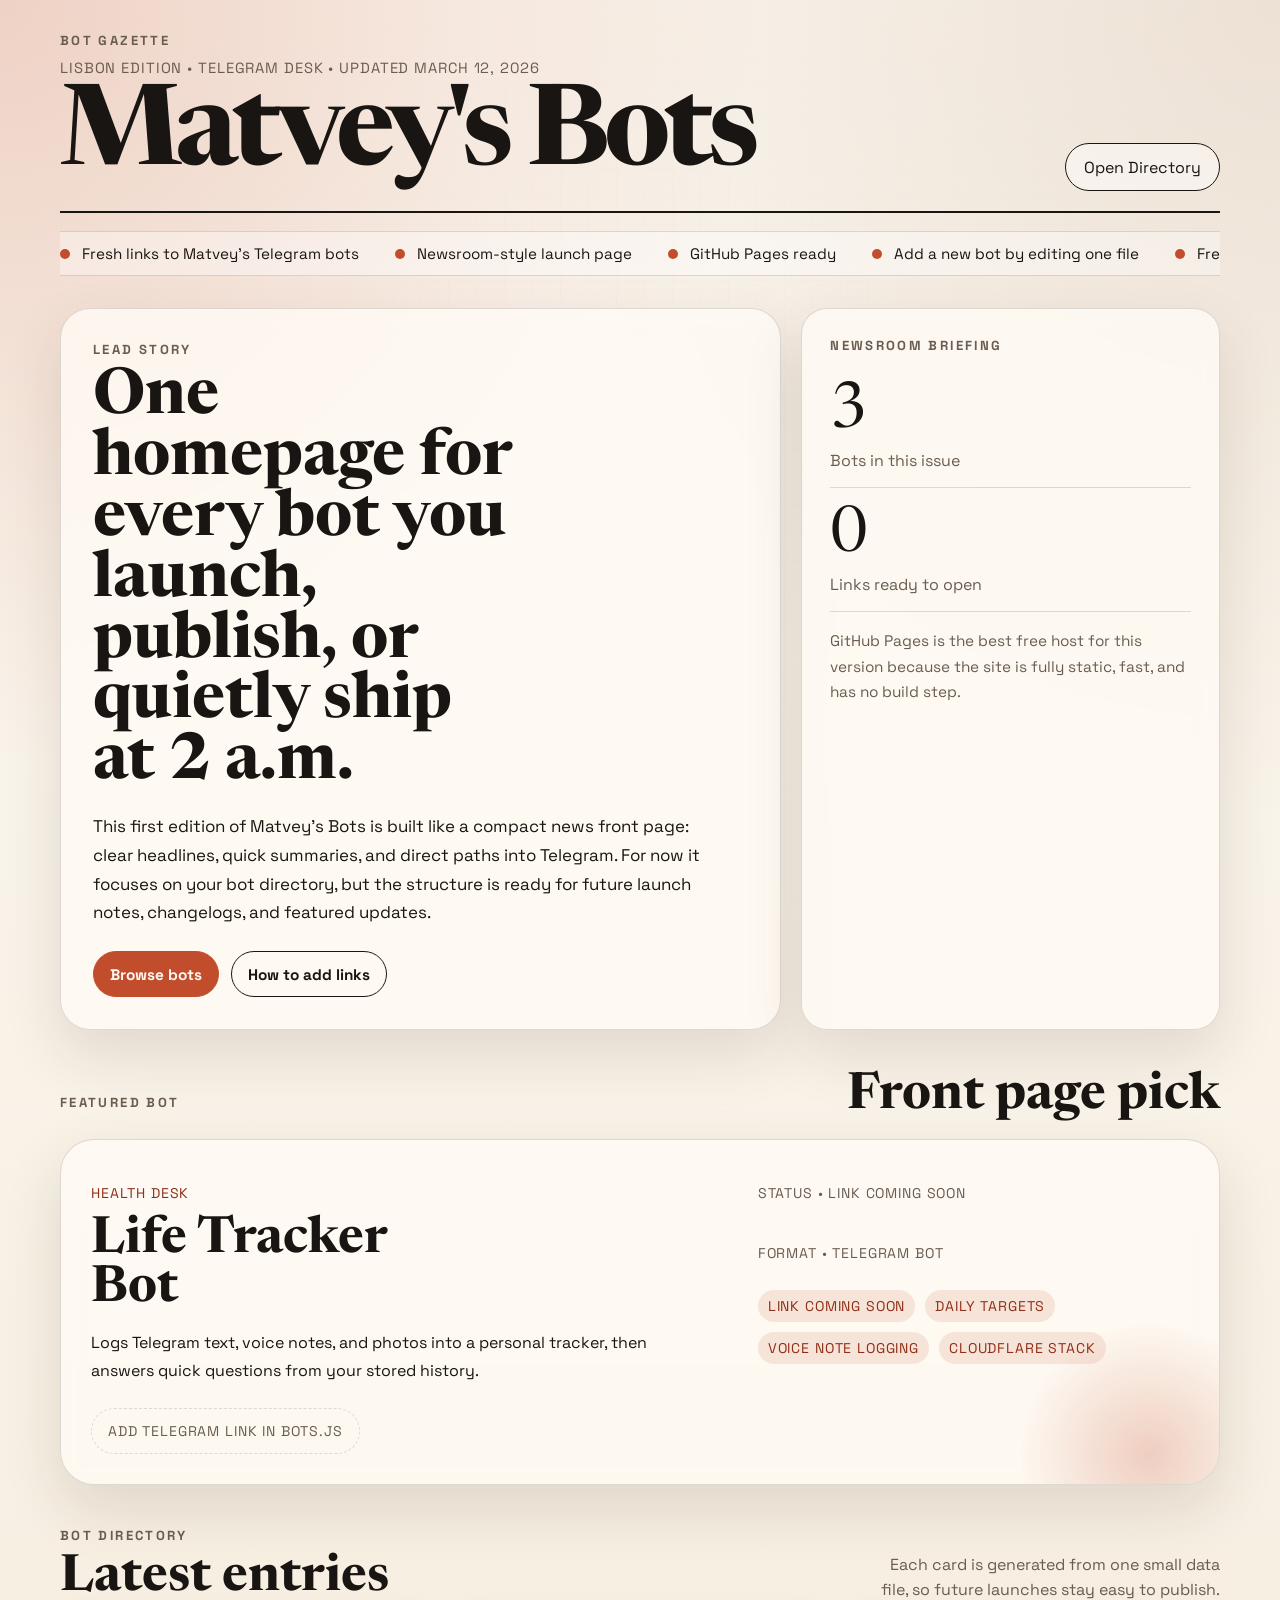
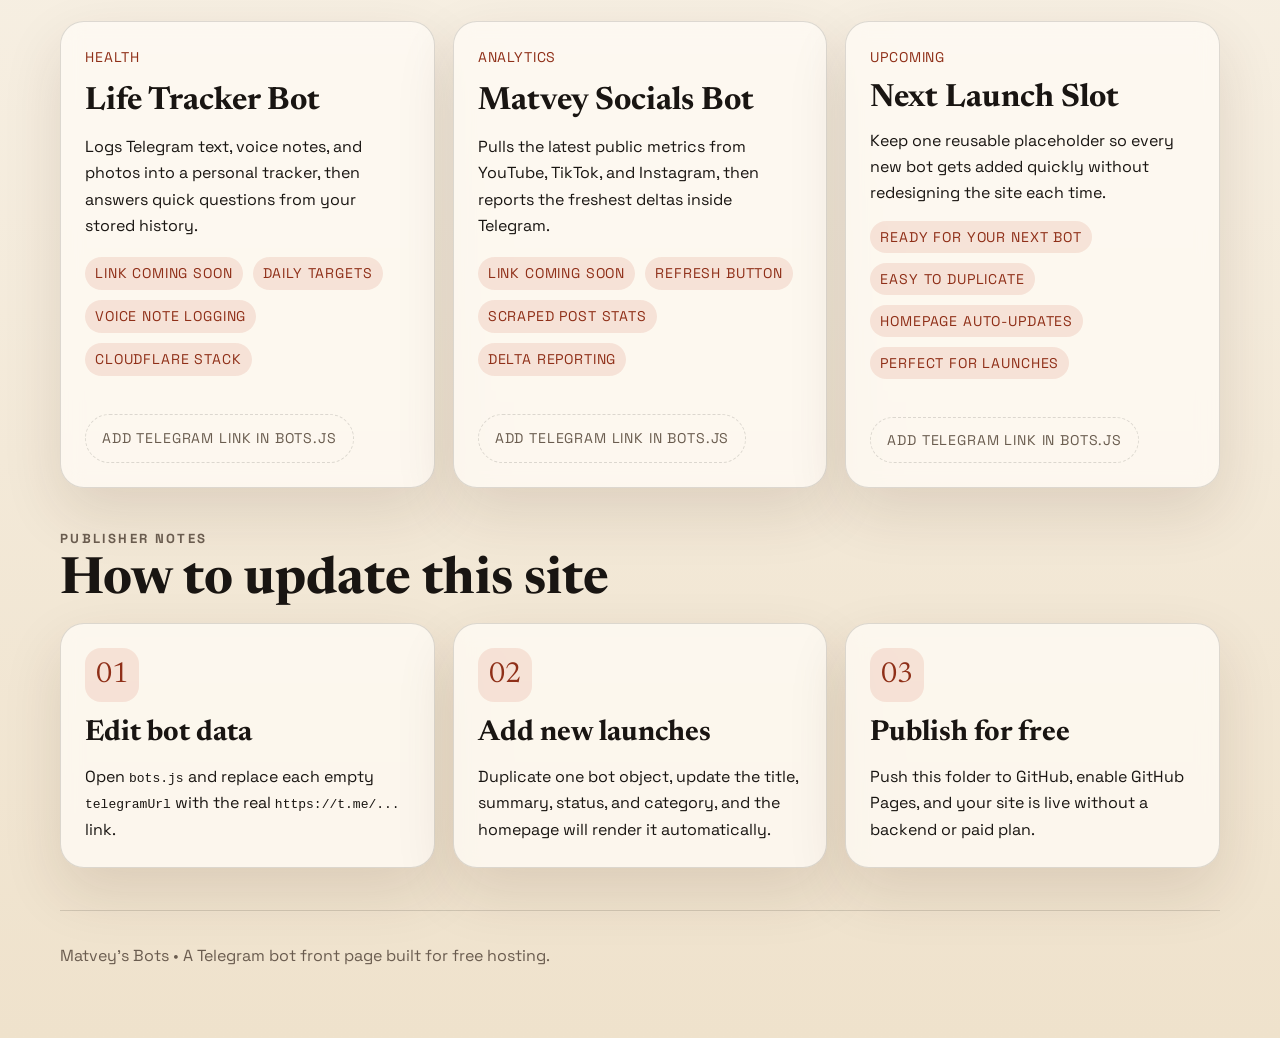
==== index.html @ 87b6e8ac "Initial site for Matvey's Bots" ====
<!DOCTYPE html>
<html lang="en">
  <head>
    <meta charset="UTF-8" />
    <meta name="viewport" content="width=device-width, initial-scale=1.0" />
    <title>Matvey's Bots</title>
    <meta
      name="description"
      content="Matvey's Bots is a news-style homepage for Telegram bots, launches, and quick links."
    />
    <link rel="preconnect" href="https://fonts.googleapis.com" />
    <link rel="preconnect" href="https://fonts.gstatic.com" crossorigin />
    <link
      href="https://fonts.googleapis.com/css2?family=Newsreader:opsz,wght@6..72,400;6..72,600;6..72,700&family=Space+Grotesk:wght@400;500;700&display=swap"
      rel="stylesheet"
    />
    <link rel="stylesheet" href="./styles.css" />
  </head>
  <body>
    <div class="page-shell">
      <header class="site-header">
        <p class="eyebrow">Bot Gazette</p>
        <div class="masthead">
          <div>
            <p class="issue-line">Lisbon Edition • Telegram Desk • Updated March 12, 2026</p>
            <h1>Matvey's Bots</h1>
          </div>
          <a class="header-link" href="#directory">Open Directory</a>
        </div>
        <div class="ticker" aria-label="Site updates">
          <div class="ticker-track">
            <span>Fresh links to Matvey's Telegram bots</span>
            <span>Newsroom-style launch page</span>
            <span>GitHub Pages ready</span>
            <span>Add a new bot by editing one file</span>
            <span>Fresh links to Matvey's Telegram bots</span>
            <span>Newsroom-style launch page</span>
          </div>
        </div>
      </header>

      <main>
        <section class="hero-grid">
          <article class="lead-story">
            <p class="section-tag">Lead Story</p>
            <h2>One homepage for every bot you launch, publish, or quietly ship at 2 a.m.</h2>
            <p class="lead-copy">
              This first edition of Matvey's Bots is built like a compact news front page:
              clear headlines, quick summaries, and direct paths into Telegram. For now it
              focuses on your bot directory, but the structure is ready for future launch
              notes, changelogs, and featured updates.
            </p>
            <div class="hero-actions">
              <a class="button button-primary" href="#directory">Browse bots</a>
              <a class="button button-secondary" href="#how-to-update">How to add links</a>
            </div>
          </article>

          <aside class="briefing-panel">
            <p class="section-tag">Newsroom Briefing</p>
            <div class="briefing-stat">
              <span class="briefing-value" id="bot-count">0</span>
              <span class="briefing-label">Bots in this issue</span>
            </div>
            <div class="briefing-stat">
              <span class="briefing-value" id="live-count">0</span>
              <span class="briefing-label">Links ready to open</span>
            </div>
            <div class="briefing-note">
              GitHub Pages is the best free host for this version because the site is fully
              static, fast, and has no build step.
            </div>
          </aside>
        </section>

        <section class="featured" id="featured-story">
          <div class="featured-header">
            <p class="section-tag">Featured Bot</p>
            <h2>Front page pick</h2>
          </div>
          <div class="featured-card" id="featured-card"></div>
        </section>

        <section class="directory-section" id="directory">
          <div class="directory-header">
            <div>
              <p class="section-tag">Bot Directory</p>
              <h2>Latest entries</h2>
            </div>
            <p class="directory-copy">
              Each card is generated from one small data file, so future launches stay easy to
              publish.
            </p>
          </div>
          <div class="bot-grid" id="bot-grid"></div>
        </section>

        <section class="update-section" id="how-to-update">
          <div class="directory-header">
            <div>
              <p class="section-tag">Publisher Notes</p>
              <h2>How to update this site</h2>
            </div>
          </div>
          <div class="steps-grid">
            <article class="step-card">
              <span class="step-number">01</span>
              <h3>Edit bot data</h3>
              <p>
                Open <code>bots.js</code> and replace each empty
                <code>telegramUrl</code> with the real <code>https://t.me/...</code> link.
              </p>
            </article>
            <article class="step-card">
              <span class="step-number">02</span>
              <h3>Add new launches</h3>
              <p>
                Duplicate one bot object, update the title, summary, status, and category, and
                the homepage will render it automatically.
              </p>
            </article>
            <article class="step-card">
              <span class="step-number">03</span>
              <h3>Publish for free</h3>
              <p>
                Push this folder to GitHub, enable GitHub Pages, and your site is live without
                a backend or paid plan.
              </p>
            </article>
          </div>
        </section>
      </main>

      <footer class="site-footer">
        <p>Matvey's Bots • A Telegram bot front page built for free hosting.</p>
      </footer>
    </div>

    <script src="./bots.js"></script>
    <script src="./script.js"></script>
  </body>
</html>
---- styles.css ----
:root {
  --paper: #f7f0e4;
  --paper-strong: #f2e4cf;
  --ink: #191512;
  --muted: #6a5c4f;
  --accent: #c24d2c;
  --accent-dark: #8f2f18;
  --line: rgba(25, 21, 18, 0.14);
  --card: rgba(255, 251, 245, 0.78);
  --shadow: 0 24px 60px rgba(68, 36, 15, 0.12);
}

* {
  box-sizing: border-box;
}

html {
  scroll-behavior: smooth;
}

body {
  margin: 0;
  min-height: 100vh;
  color: var(--ink);
  font-family: "Space Grotesk", sans-serif;
  background:
    radial-gradient(circle at top left, rgba(194, 77, 44, 0.22), transparent 26%),
    radial-gradient(circle at top right, rgba(163, 109, 71, 0.16), transparent 28%),
    linear-gradient(180deg, #fbf7f0 0%, var(--paper) 56%, #efe2cc 100%);
}

body::before {
  position: fixed;
  inset: 0;
  pointer-events: none;
  content: "";
  opacity: 0.25;
  background-image:
    linear-gradient(rgba(25, 21, 18, 0.05) 1px, transparent 1px),
    linear-gradient(90deg, rgba(25, 21, 18, 0.05) 1px, transparent 1px);
  background-size: 28px 28px;
  mask-image: radial-gradient(circle at center, black, transparent 88%);
}

.page-shell {
  position: relative;
  width: min(1160px, calc(100% - 32px));
  margin: 0 auto;
  padding: 32px 0 56px;
}

.site-header,
.featured,
.directory-section,
.update-section,
.site-footer {
  position: relative;
  z-index: 1;
}

.site-header {
  margin-bottom: 28px;
}

.eyebrow,
.section-tag,
.issue-line,
.directory-copy,
.briefing-label,
.briefing-note,
.site-footer p {
  color: var(--muted);
}

.eyebrow,
.section-tag {
  margin: 0 0 10px;
  font-size: 0.82rem;
  font-weight: 700;
  letter-spacing: 0.18em;
  text-transform: uppercase;
}

.masthead {
  display: flex;
  align-items: end;
  justify-content: space-between;
  gap: 20px;
  padding-bottom: 20px;
  border-bottom: 2px solid var(--ink);
}

.masthead h1,
.lead-story h2,
.featured-card h3,
.bot-card h3,
.directory-header h2,
.featured-header h2,
.update-section h2,
.step-card h3 {
  margin: 0;
  font-family: "Newsreader", serif;
  line-height: 0.95;
}

.masthead h1 {
  font-size: clamp(3.5rem, 10vw, 7rem);
  letter-spacing: -0.05em;
}

.issue-line {
  margin: 0 0 8px;
  font-size: 0.92rem;
  letter-spacing: 0.06em;
  text-transform: uppercase;
}

.header-link,
.button,
.card-link,
.repo-link {
  transition:
    transform 180ms ease,
    background-color 180ms ease,
    color 180ms ease,
    border-color 180ms ease;
}

.header-link {
  display: inline-flex;
  align-items: center;
  justify-content: center;
  min-height: 48px;
  padding: 0 18px;
  color: var(--ink);
  text-decoration: none;
  border: 1px solid var(--ink);
  border-radius: 999px;
  background: rgba(255, 255, 255, 0.45);
}

.header-link:hover,
.button:hover,
.card-link:hover,
.repo-link:hover {
  transform: translateY(-2px);
}

.ticker {
  overflow: hidden;
  margin-top: 18px;
  border-top: 1px solid var(--line);
  border-bottom: 1px solid var(--line);
  background: rgba(255, 255, 255, 0.36);
}

.ticker-track {
  display: flex;
  gap: 36px;
  width: max-content;
  padding: 12px 0;
  white-space: nowrap;
  animation: ticker-scroll 22s linear infinite;
}

.ticker-track span {
  position: relative;
  padding-left: 22px;
  font-size: 0.95rem;
}

.ticker-track span::before {
  position: absolute;
  left: 0;
  top: 50%;
  width: 10px;
  height: 10px;
  content: "";
  border-radius: 999px;
  background: var(--accent);
  transform: translateY(-50%);
}

.hero-grid {
  display: grid;
  grid-template-columns: minmax(0, 1.55fr) minmax(280px, 0.9fr);
  gap: 20px;
  margin: 32px 0;
}

.lead-story,
.briefing-panel,
.featured-card,
.bot-card,
.step-card {
  border: 1px solid var(--line);
  background: var(--card);
  backdrop-filter: blur(10px);
  box-shadow: var(--shadow);
}

.lead-story {
  padding: 32px;
  border-radius: 30px;
}

.lead-story h2 {
  max-width: 10ch;
  font-size: clamp(2.2rem, 5vw, 4.6rem);
}

.lead-copy {
  max-width: 58ch;
  margin: 18px 0 0;
  font-size: 1.06rem;
  line-height: 1.7;
}

.hero-actions,
.card-actions {
  display: flex;
  flex-wrap: wrap;
  gap: 12px;
  margin-top: 24px;
}

.button,
.card-link,
.repo-link {
  display: inline-flex;
  align-items: center;
  justify-content: center;
  min-height: 46px;
  padding: 0 16px;
  border-radius: 999px;
  font-size: 0.96rem;
  font-weight: 700;
  text-decoration: none;
}

.button-primary,
.card-link {
  color: #fffaf3;
  background: var(--accent);
  border: 1px solid var(--accent);
}

.button-primary:hover,
.card-link:hover {
  background: var(--accent-dark);
  border-color: var(--accent-dark);
}

.button-secondary,
.repo-link {
  color: var(--ink);
  background: transparent;
  border: 1px solid var(--ink);
}

.briefing-panel {
  display: grid;
  gap: 16px;
  align-content: start;
  padding: 28px;
  border-radius: 26px;
}

.briefing-stat {
  display: grid;
  gap: 6px;
  padding-bottom: 16px;
  border-bottom: 1px solid var(--line);
}

.briefing-value {
  font-family: "Newsreader", serif;
  font-size: clamp(2.4rem, 5vw, 4rem);
}

.briefing-note {
  font-size: 0.96rem;
  line-height: 1.65;
}

.featured,
.directory-section,
.update-section {
  margin-top: 42px;
}

.featured-header,
.directory-header {
  display: flex;
  align-items: end;
  justify-content: space-between;
  gap: 16px;
  margin-bottom: 18px;
}

.featured-header h2,
.directory-header h2,
.update-section h2 {
  font-size: clamp(2rem, 4vw, 3.2rem);
}

.directory-copy {
  max-width: 34ch;
  margin: 0;
  text-align: right;
  line-height: 1.6;
}

.featured-card {
  position: relative;
  overflow: hidden;
  display: grid;
  grid-template-columns: minmax(0, 1.2fr) minmax(240px, 0.8fr);
  gap: 20px;
  padding: 30px;
  border-radius: 34px;
}

.featured-card::after {
  position: absolute;
  right: -60px;
  bottom: -100px;
  width: 260px;
  height: 260px;
  content: "";
  border-radius: 50%;
  background: radial-gradient(circle, rgba(194, 77, 44, 0.25), transparent 72%);
}

.featured-card h3 {
  font-size: clamp(2rem, 4vw, 3.6rem);
  max-width: 11ch;
}

.kicker,
.meta-row,
.detail-pill,
.empty-state {
  font-size: 0.88rem;
  letter-spacing: 0.06em;
  text-transform: uppercase;
}

.kicker,
.detail-pill {
  color: var(--accent-dark);
}

.summary {
  margin: 16px 0 0;
  max-width: 58ch;
  line-height: 1.72;
}

.featured-side {
  display: grid;
  align-content: start;
  gap: 14px;
}

.meta-row {
  color: var(--muted);
}

.detail-pills {
  display: flex;
  flex-wrap: wrap;
  gap: 10px;
}

.detail-pill {
  display: inline-flex;
  align-items: center;
  min-height: 32px;
  padding: 0 10px;
  border-radius: 999px;
  background: rgba(194, 77, 44, 0.12);
}

.bot-grid,
.steps-grid {
  display: grid;
  grid-template-columns: repeat(3, minmax(0, 1fr));
  gap: 18px;
}

.bot-card,
.step-card {
  padding: 24px;
  border-radius: 24px;
}

.bot-card {
  display: grid;
  gap: 14px;
}

.bot-card h3 {
  font-size: 2rem;
}

.bot-card p {
  margin: 0;
  line-height: 1.65;
}

.step-number {
  display: inline-flex;
  align-items: center;
  justify-content: center;
  width: 54px;
  height: 54px;
  border-radius: 16px;
  font-family: "Newsreader", serif;
  font-size: 1.8rem;
  color: var(--accent-dark);
  background: rgba(194, 77, 44, 0.12);
}

.step-card h3 {
  margin-top: 18px;
  font-size: 1.8rem;
}

.step-card p {
  margin-bottom: 0;
  line-height: 1.65;
}

.status-ready {
  color: #19583f;
  background: rgba(68, 139, 96, 0.14);
}

.status-soon {
  color: #8f2f18;
  background: rgba(194, 77, 44, 0.12);
}

.empty-state {
  display: inline-flex;
  align-items: center;
  justify-content: center;
  min-height: 46px;
  padding: 0 16px;
  color: var(--muted);
  border: 1px dashed var(--line);
  border-radius: 999px;
}

.site-footer {
  margin-top: 42px;
  padding-top: 18px;
  border-top: 1px solid var(--line);
}

@keyframes ticker-scroll {
  from {
    transform: translateX(0);
  }
  to {
    transform: translateX(-50%);
  }
}

@media (max-width: 980px) {
  .hero-grid,
  .featured-card,
  .bot-grid,
  .steps-grid {
    grid-template-columns: 1fr;
  }

  .featured-header,
  .directory-header,
  .masthead {
    align-items: start;
    flex-direction: column;
  }

  .directory-copy {
    text-align: left;
  }

  .featured-card h3,
  .lead-story h2 {
    max-width: none;
  }
}

@media (max-width: 640px) {
  .page-shell {
    width: min(100% - 20px, 1160px);
    padding-top: 20px;
  }

  .masthead h1 {
    font-size: clamp(2.8rem, 16vw, 4.5rem);
  }

  .lead-story,
  .briefing-panel,
  .featured-card,
  .bot-card,
  .step-card {
    padding: 22px;
  }

  .hero-actions,
  .card-actions {
    flex-direction: column;
  }

  .button,
  .card-link,
  .repo-link,
  .empty-state,
  .header-link {
    width: 100%;
  }
}
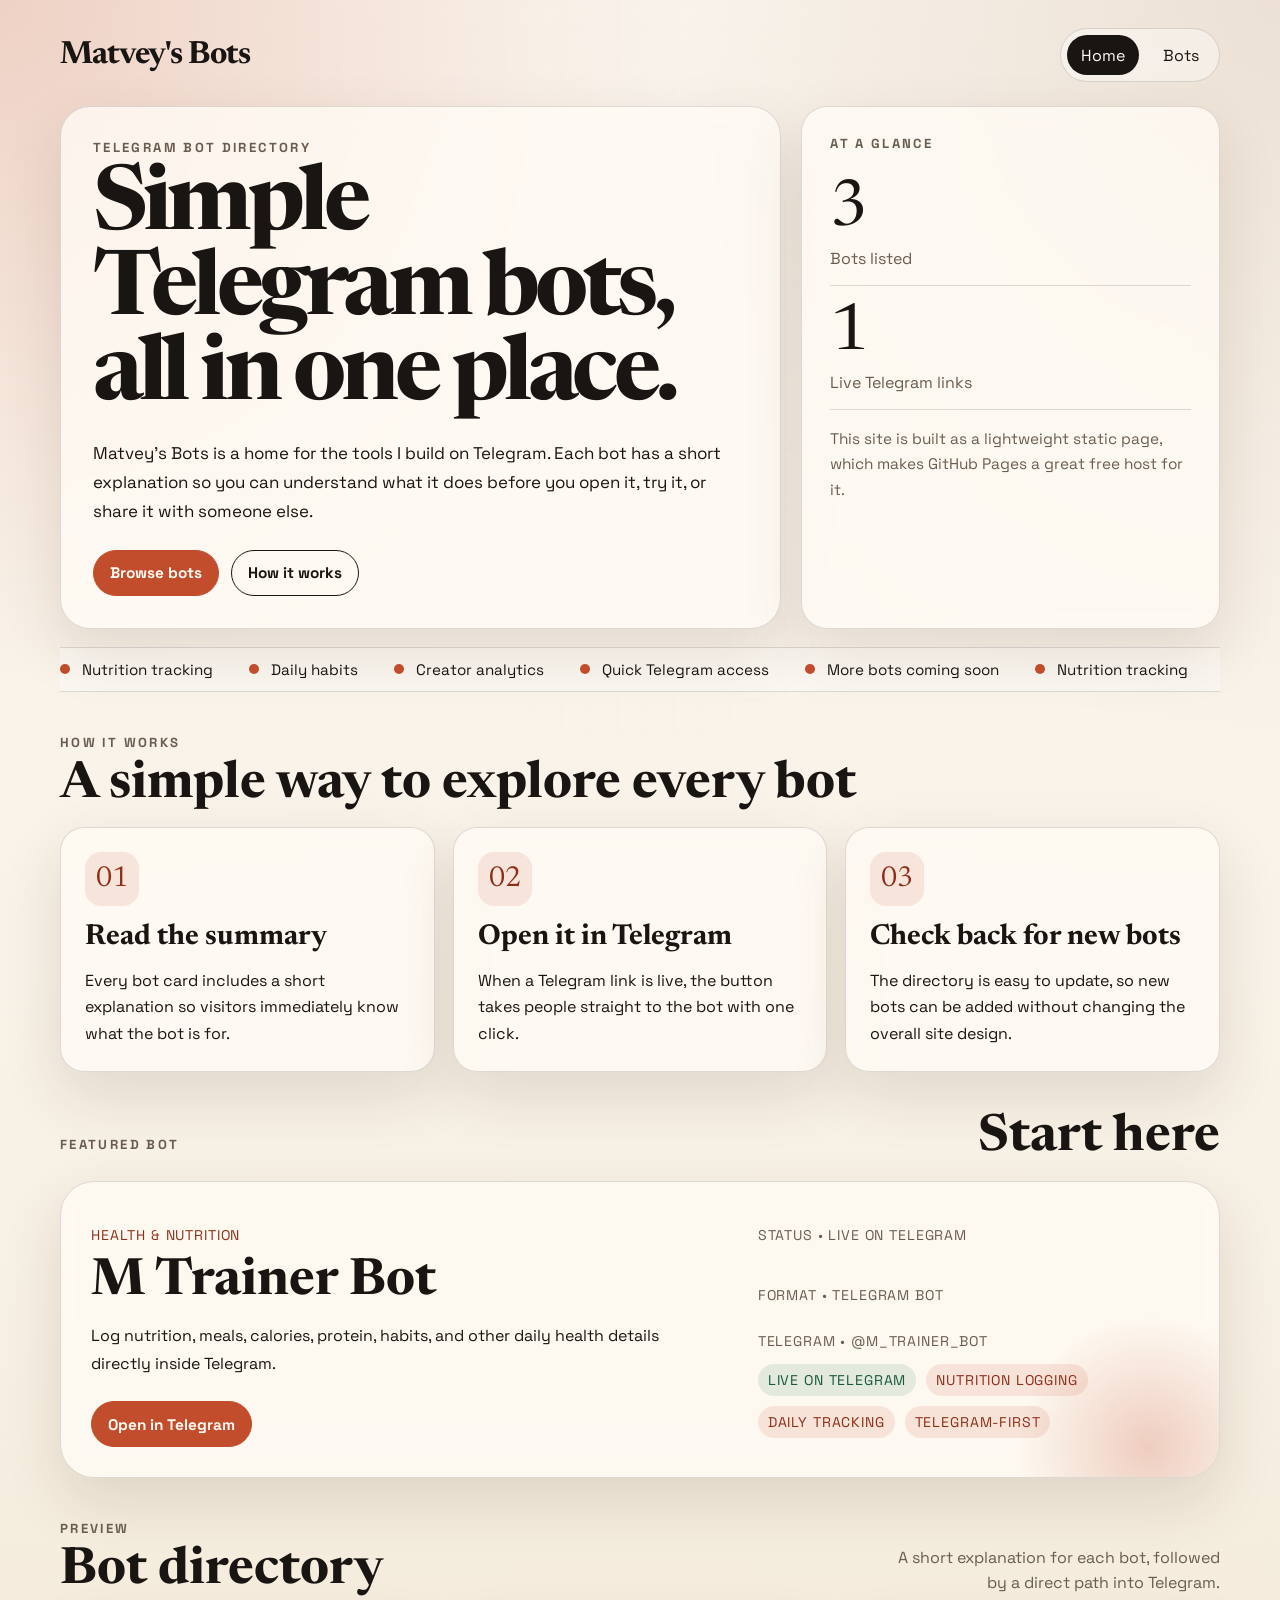
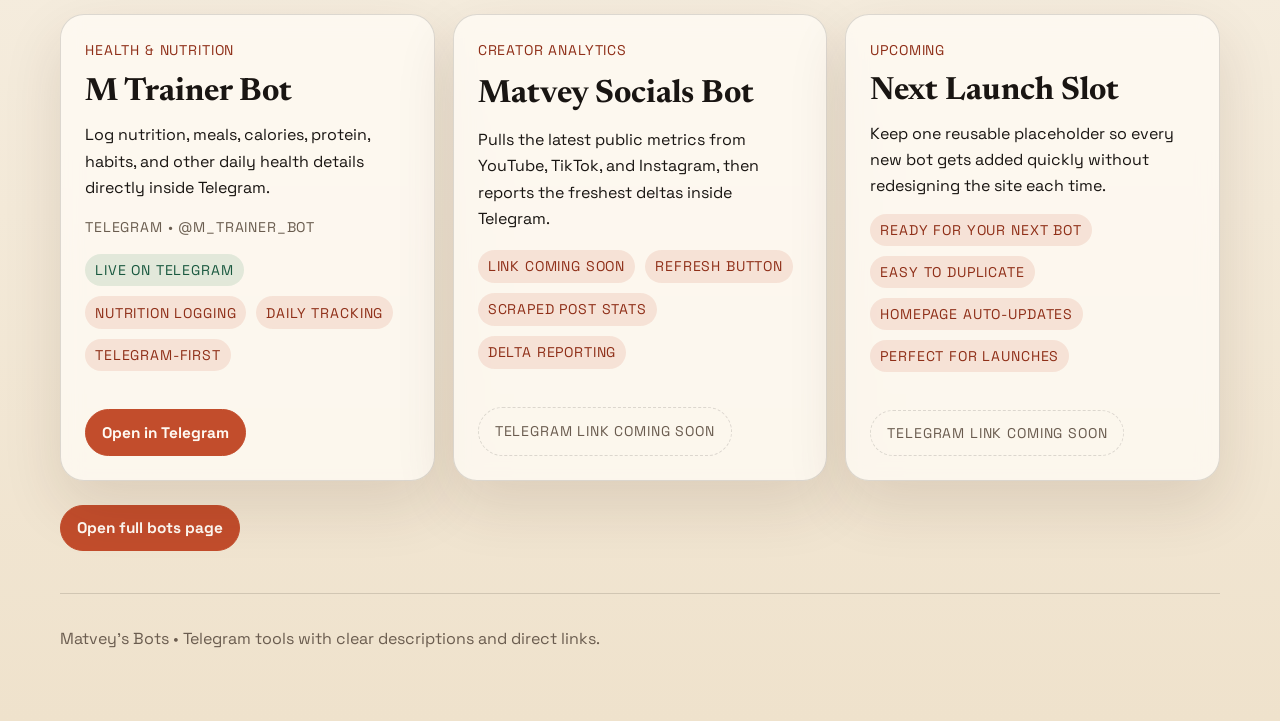
==== commit f7c728fc: "Refine site structure and bot directory" ====
--- a/index.html
+++ b/index.html
@@ -6,7 +6,7 @@
     <title>Matvey's Bots</title>
     <meta
       name="description"
-      content="Matvey's Bots is a news-style homepage for Telegram bots, launches, and quick links."
+      content="Explore Matvey's Telegram bots with clear descriptions and direct links to open them in Telegram."
     />
     <link rel="preconnect" href="https://fonts.googleapis.com" />
     <link rel="preconnect" href="https://fonts.gstatic.com" crossorigin />
@@ -19,64 +19,99 @@
   <body>
     <div class="page-shell">
       <header class="site-header">
-        <p class="eyebrow">Bot Gazette</p>
-        <div class="masthead">
-          <div>
-            <p class="issue-line">Lisbon Edition • Telegram Desk • Updated March 12, 2026</p>
-            <h1>Matvey's Bots</h1>
-          </div>
-          <a class="header-link" href="#directory">Open Directory</a>
+        <div class="top-bar">
+          <a class="brand-mark" href="./index.html">Matvey's Bots</a>
+          <nav class="main-nav" aria-label="Main navigation">
+            <a class="nav-link nav-link-current" href="./index.html">Home</a>
+            <a class="nav-link" href="./bots.html">Bots</a>
+          </nav>
         </div>
-        <div class="ticker" aria-label="Site updates">
+
+        <section class="hero-grid">
+          <article class="lead-story">
+            <p class="eyebrow">Telegram Bot Directory</p>
+            <h1>Simple Telegram bots, all in one place.</h1>
+            <p class="lead-copy">
+              Matvey's Bots is a home for the tools I build on Telegram. Each bot has a
+              short explanation so you can understand what it does before you open it, try
+              it, or share it with someone else.
+            </p>
+            <div class="hero-actions">
+              <a class="button button-primary" href="./bots.html">Browse bots</a>
+              <a class="button button-secondary" href="#how-it-works">How it works</a>
+            </div>
+          </article>
+
+          <aside class="briefing-panel">
+            <p class="section-tag">At A Glance</p>
+            <div class="briefing-stat">
+              <span class="briefing-value" id="bot-count">0</span>
+              <span class="briefing-label">Bots listed</span>
+            </div>
+            <div class="briefing-stat">
+              <span class="briefing-value" id="live-count">0</span>
+              <span class="briefing-label">Live Telegram links</span>
+            </div>
+            <div class="briefing-note">
+              This site is built as a lightweight static page, which makes GitHub Pages a
+              great free host for it.
+            </div>
+          </aside>
+        </section>
+
+        <div class="ticker" aria-label="What you can find here">
           <div class="ticker-track">
-            <span>Fresh links to Matvey's Telegram bots</span>
-            <span>Newsroom-style launch page</span>
-            <span>GitHub Pages ready</span>
-            <span>Add a new bot by editing one file</span>
-            <span>Fresh links to Matvey's Telegram bots</span>
-            <span>Newsroom-style launch page</span>
+            <span>Nutrition tracking</span>
+            <span>Daily habits</span>
+            <span>Creator analytics</span>
+            <span>Quick Telegram access</span>
+            <span>More bots coming soon</span>
+            <span>Nutrition tracking</span>
+            <span>Daily habits</span>
           </div>
         </div>
       </header>
 
       <main>
-        <section class="hero-grid">
-          <article class="lead-story">
-            <p class="section-tag">Lead Story</p>
-            <h2>One homepage for every bot you launch, publish, or quietly ship at 2 a.m.</h2>
-            <p class="lead-copy">
-              This first edition of Matvey's Bots is built like a compact news front page:
-              clear headlines, quick summaries, and direct paths into Telegram. For now it
-              focuses on your bot directory, but the structure is ready for future launch
-              notes, changelogs, and featured updates.
-            </p>
-            <div class="hero-actions">
-              <a class="button button-primary" href="#directory">Browse bots</a>
-              <a class="button button-secondary" href="#how-to-update">How to add links</a>
+        <section class="update-section" id="how-it-works">
+          <div class="directory-header">
+            <div>
+              <p class="section-tag">How It Works</p>
+              <h2>A simple way to explore every bot</h2>
             </div>
-          </article>
-
-          <aside class="briefing-panel">
-            <p class="section-tag">Newsroom Briefing</p>
-            <div class="briefing-stat">
-              <span class="briefing-value" id="bot-count">0</span>
-              <span class="briefing-label">Bots in this issue</span>
-            </div>
-            <div class="briefing-stat">
-              <span class="briefing-value" id="live-count">0</span>
-              <span class="briefing-label">Links ready to open</span>
-            </div>
-            <div class="briefing-note">
-              GitHub Pages is the best free host for this version because the site is fully
-              static, fast, and has no build step.
-            </div>
-          </aside>
+          </div>
+          <div class="steps-grid">
+            <article class="step-card">
+              <span class="step-number">01</span>
+              <h3>Read the summary</h3>
+              <p>
+                Every bot card includes a short explanation so visitors immediately know
+                what the bot is for.
+              </p>
+            </article>
+            <article class="step-card">
+              <span class="step-number">02</span>
+              <h3>Open it in Telegram</h3>
+              <p>
+                When a Telegram link is live, the button takes people straight to the bot
+                with one click.
+              </p>
+            </article>
+            <article class="step-card">
+              <span class="step-number">03</span>
+              <h3>Check back for new bots</h3>
+              <p>
+                The directory is easy to update, so new bots can be added without changing
+                the overall site design.
+              </p>
+            </article>
+          </div>
         </section>
 
-        <section class="featured" id="featured-story">
+        <section class="featured" id="featured-bot">
           <div class="featured-header">
             <p class="section-tag">Featured Bot</p>
-            <h2>Front page pick</h2>
+            <h2>Start here</h2>
           </div>
           <div class="featured-card" id="featured-card"></div>
         </section>
@@ -84,55 +119,22 @@
         <section class="directory-section" id="directory">
           <div class="directory-header">
             <div>
-              <p class="section-tag">Bot Directory</p>
-              <h2>Latest entries</h2>
+              <p class="section-tag">Preview</p>
+              <h2>Bot directory</h2>
             </div>
             <p class="directory-copy">
-              Each card is generated from one small data file, so future launches stay easy to
-              publish.
+              A short explanation for each bot, followed by a direct path into Telegram.
             </p>
           </div>
           <div class="bot-grid" id="bot-grid"></div>
-        </section>
-
-        <section class="update-section" id="how-to-update">
-          <div class="directory-header">
-            <div>
-              <p class="section-tag">Publisher Notes</p>
-              <h2>How to update this site</h2>
-            </div>
-          </div>
-          <div class="steps-grid">
-            <article class="step-card">
-              <span class="step-number">01</span>
-              <h3>Edit bot data</h3>
-              <p>
-                Open <code>bots.js</code> and replace each empty
-                <code>telegramUrl</code> with the real <code>https://t.me/...</code> link.
-              </p>
-            </article>
-            <article class="step-card">
-              <span class="step-number">02</span>
-              <h3>Add new launches</h3>
-              <p>
-                Duplicate one bot object, update the title, summary, status, and category, and
-                the homepage will render it automatically.
-              </p>
-            </article>
-            <article class="step-card">
-              <span class="step-number">03</span>
-              <h3>Publish for free</h3>
-              <p>
-                Push this folder to GitHub, enable GitHub Pages, and your site is live without
-                a backend or paid plan.
-              </p>
-            </article>
+          <div class="section-actions">
+            <a class="button button-primary" href="./bots.html">Open full bots page</a>
           </div>
         </section>
       </main>
 
       <footer class="site-footer">
-        <p>Matvey's Bots • A Telegram bot front page built for free hosting.</p>
+        <p>Matvey's Bots • Telegram tools with clear descriptions and direct links.</p>
       </footer>
     </div>
 
--- a/styles.css
+++ b/styles.css
@@ -46,7 +46,7 @@
   position: relative;
   width: min(1160px, calc(100% - 32px));
   margin: 0 auto;
-  padding: 32px 0 56px;
+  padding: 28px 0 56px;
 }
 
 .site-header,
@@ -62,13 +62,67 @@
   margin-bottom: 28px;
 }
 
+.top-bar {
+  display: flex;
+  align-items: center;
+  justify-content: space-between;
+  gap: 18px;
+  margin-bottom: 24px;
+}
+
+.brand-mark {
+  color: var(--ink);
+  font-family: "Newsreader", serif;
+  font-size: clamp(1.4rem, 3vw, 2rem);
+  font-weight: 700;
+  letter-spacing: -0.03em;
+  text-decoration: none;
+}
+
+.main-nav {
+  display: inline-flex;
+  gap: 10px;
+  padding: 6px;
+  border: 1px solid var(--line);
+  border-radius: 999px;
+  background: rgba(255, 255, 255, 0.4);
+}
+
+.nav-link,
+.button,
+.card-link,
+.repo-link {
+  transition:
+    transform 180ms ease,
+    background-color 180ms ease,
+    color 180ms ease,
+    border-color 180ms ease;
+}
+
+.nav-link {
+  display: inline-flex;
+  align-items: center;
+  justify-content: center;
+  min-height: 40px;
+  padding: 0 14px;
+  color: var(--ink);
+  text-decoration: none;
+  border-radius: 999px;
+}
+
+.nav-link-current {
+  color: #fffaf3;
+  background: var(--ink);
+}
+
 .eyebrow,
 .section-tag,
-.issue-line,
 .directory-copy,
 .briefing-label,
 .briefing-note,
-.site-footer p {
+.site-footer p,
+.meta-row,
+.telegram-handle {
   color: var(--muted);
 }
 
@@ -81,16 +135,7 @@
   text-transform: uppercase;
 }
 
-.masthead {
-  display: flex;
-  align-items: end;
-  justify-content: space-between;
-  gap: 20px;
-  padding-bottom: 20px;
-  border-bottom: 2px solid var(--ink);
-}
-
-.masthead h1,
+.lead-story h1,
 .lead-story h2,
 .featured-card h3,
 .bot-card h3,
@@ -103,43 +148,14 @@
   line-height: 0.95;
 }
 
-.masthead h1 {
-  font-size: clamp(3.5rem, 10vw, 7rem);
+.lead-story h1 {
+  max-width: 11ch;
+  font-size: clamp(2.9rem, 7vw, 5.6rem);
   letter-spacing: -0.05em;
 }
 
-.issue-line {
-  margin: 0 0 8px;
-  font-size: 0.92rem;
-  letter-spacing: 0.06em;
-  text-transform: uppercase;
-}
-
-.header-link,
-.button,
-.card-link,
-.repo-link {
-  transition:
-    transform 180ms ease,
-    background-color 180ms ease,
-    color 180ms ease,
-    border-color 180ms ease;
-}
-
-.header-link {
-  display: inline-flex;
-  align-items: center;
-  justify-content: center;
-  min-height: 48px;
-  padding: 0 18px;
-  color: var(--ink);
-  text-decoration: none;
-  border: 1px solid var(--ink);
-  border-radius: 999px;
-  background: rgba(255, 255, 255, 0.45);
-}
-
 .header-link:hover,
+.nav-link:hover,
 .button:hover,
 .card-link:hover,
 .repo-link:hover {
@@ -185,7 +201,6 @@
   display: grid;
   grid-template-columns: minmax(0, 1.55fr) minmax(280px, 0.9fr);
   gap: 20px;
-  margin: 32px 0;
 }
 
 .lead-story,
@@ -204,11 +219,6 @@
   border-radius: 30px;
 }
 
-.lead-story h2 {
-  max-width: 10ch;
-  font-size: clamp(2.2rem, 5vw, 4.6rem);
-}
-
 .lead-copy {
   max-width: 58ch;
   margin: 18px 0 0;
@@ -217,7 +227,8 @@
 }
 
 .hero-actions,
-.card-actions {
+.card-actions,
+.section-actions {
   display: flex;
   flex-wrap: wrap;
   gap: 12px;
@@ -333,14 +344,15 @@
 }
 
 .featured-card h3 {
+  max-width: 11ch;
   font-size: clamp(2rem, 4vw, 3.6rem);
-  max-width: 11ch;
 }
 
 .kicker,
 .meta-row,
 .detail-pill,
-.empty-state {
+.empty-state,
+.telegram-handle {
   font-size: 0.88rem;
   letter-spacing: 0.06em;
   text-transform: uppercase;
@@ -361,10 +373,6 @@
   display: grid;
   align-content: start;
   gap: 14px;
-}
-
-.meta-row {
-  color: var(--muted);
 }
 
 .detail-pills {
@@ -380,6 +388,10 @@
   padding: 0 10px;
   border-radius: 999px;
   background: rgba(194, 77, 44, 0.12);
+}
+
+.telegram-handle {
+  margin: 0;
 }
 
 .bot-grid,
@@ -478,7 +490,7 @@
 
   .featured-header,
   .directory-header,
-  .masthead {
+  .top-bar {
     align-items: start;
     flex-direction: column;
   }
@@ -488,6 +500,7 @@
   }
 
   .featured-card h3,
+  .lead-story h1,
   .lead-story h2 {
     max-width: none;
   }
@@ -497,10 +510,6 @@
   .page-shell {
     width: min(100% - 20px, 1160px);
     padding-top: 20px;
-  }
-
-  .masthead h1 {
-    font-size: clamp(2.8rem, 16vw, 4.5rem);
   }
 
   .lead-story,
@@ -511,16 +520,25 @@
     padding: 22px;
   }
 
+  .main-nav,
   .hero-actions,
-  .card-actions {
+  .card-actions,
+  .section-actions {
+    width: 100%;
+  }
+
+  .hero-actions,
+  .card-actions,
+  .section-actions,
+  .main-nav {
     flex-direction: column;
   }
 
+  .nav-link,
   .button,
   .card-link,
   .repo-link,
-  .empty-state,
-  .header-link {
+  .empty-state {
     width: 100%;
   }
 }
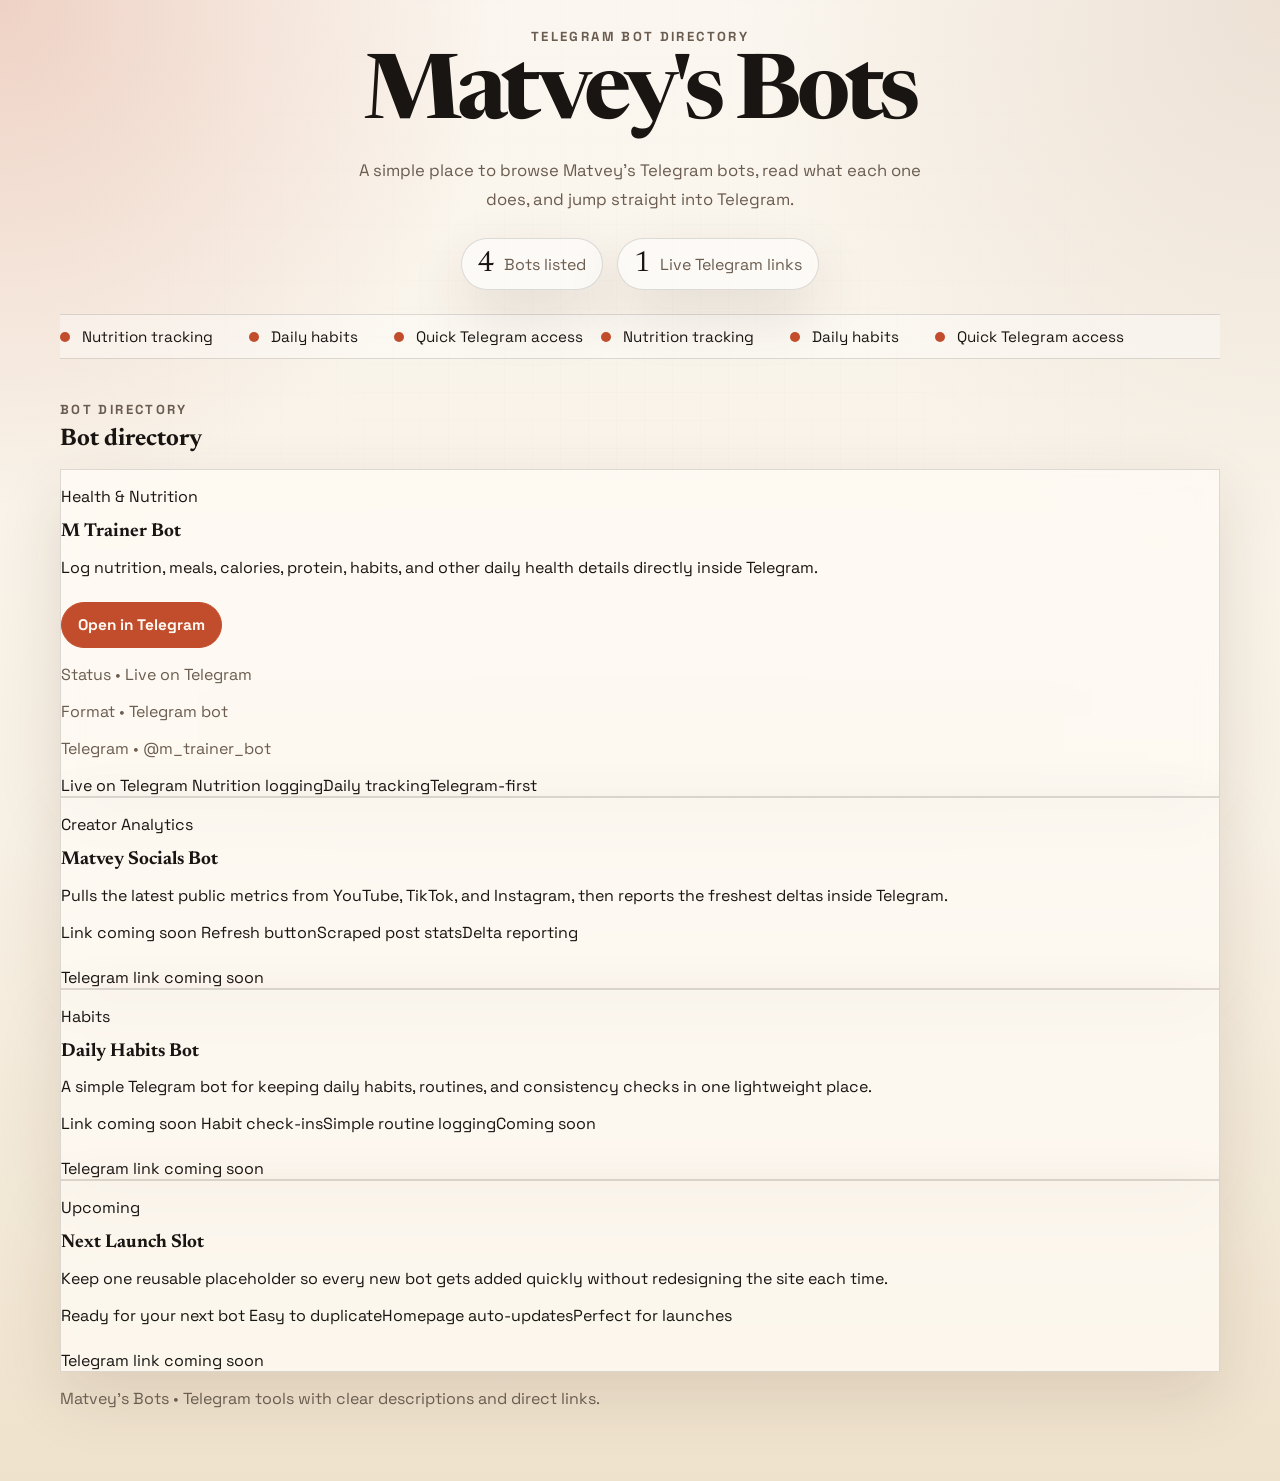
==== commit e02112c2: "Simplify homepage layout" ====
--- a/index.html
+++ b/index.html
@@ -19,117 +19,51 @@
   <body>
     <div class="page-shell">
       <header class="site-header">
-        <div class="top-bar">
-          <a class="brand-mark" href="./index.html">Matvey's Bots</a>
-          <nav class="main-nav" aria-label="Main navigation">
-            <a class="nav-link nav-link-current" href="./index.html">Home</a>
-            <a class="nav-link" href="./bots.html">Bots</a>
-          </nav>
+        <div class="brand-lockup">
+          <p class="eyebrow">Telegram Bot Directory</p>
+          <h1 class="site-title">Matvey's Bots</h1>
+          <p class="site-copy">
+            A simple place to browse Matvey's Telegram bots, read what each one does, and
+            jump straight into Telegram.
+          </p>
+          <div class="stat-row" aria-label="Site stats">
+            <div class="stat-pill">
+              <span class="stat-value" id="bot-count">0</span>
+              <span class="stat-label">Bots listed</span>
+            </div>
+            <div class="stat-pill">
+              <span class="stat-value" id="live-count">0</span>
+              <span class="stat-label">Live Telegram links</span>
+            </div>
+          </div>
         </div>
-
-        <section class="hero-grid">
-          <article class="lead-story">
-            <p class="eyebrow">Telegram Bot Directory</p>
-            <h1>Simple Telegram bots, all in one place.</h1>
-            <p class="lead-copy">
-              Matvey's Bots is a home for the tools I build on Telegram. Each bot has a
-              short explanation so you can understand what it does before you open it, try
-              it, or share it with someone else.
-            </p>
-            <div class="hero-actions">
-              <a class="button button-primary" href="./bots.html">Browse bots</a>
-              <a class="button button-secondary" href="#how-it-works">How it works</a>
-            </div>
-          </article>
-
-          <aside class="briefing-panel">
-            <p class="section-tag">At A Glance</p>
-            <div class="briefing-stat">
-              <span class="briefing-value" id="bot-count">0</span>
-              <span class="briefing-label">Bots listed</span>
-            </div>
-            <div class="briefing-stat">
-              <span class="briefing-value" id="live-count">0</span>
-              <span class="briefing-label">Live Telegram links</span>
-            </div>
-            <div class="briefing-note">
-              This site is built as a lightweight static page, which makes GitHub Pages a
-              great free host for it.
-            </div>
-          </aside>
-        </section>
 
         <div class="ticker" aria-label="What you can find here">
           <div class="ticker-track">
-            <span>Nutrition tracking</span>
-            <span>Daily habits</span>
-            <span>Creator analytics</span>
-            <span>Quick Telegram access</span>
-            <span>More bots coming soon</span>
-            <span>Nutrition tracking</span>
-            <span>Daily habits</span>
+            <div class="ticker-group">
+              <span>Nutrition tracking</span>
+              <span>Daily habits</span>
+              <span>Quick Telegram access</span>
+            </div>
+            <div class="ticker-group" aria-hidden="true">
+              <span>Nutrition tracking</span>
+              <span>Daily habits</span>
+              <span>Quick Telegram access</span>
+            </div>
           </div>
         </div>
       </header>
 
       <main>
-        <section class="update-section" id="how-it-works">
-          <div class="directory-header">
+        <section class="directory-section" id="directory">
+          <div class="directory-header directory-header-centered">
             <div>
-              <p class="section-tag">How It Works</p>
-              <h2>A simple way to explore every bot</h2>
+              <p class="section-tag">Bot directory</p>
+              <h2>Bot directory</h2>
             </div>
           </div>
-          <div class="steps-grid">
-            <article class="step-card">
-              <span class="step-number">01</span>
-              <h3>Read the summary</h3>
-              <p>
-                Every bot card includes a short explanation so visitors immediately know
-                what the bot is for.
-              </p>
-            </article>
-            <article class="step-card">
-              <span class="step-number">02</span>
-              <h3>Open it in Telegram</h3>
-              <p>
-                When a Telegram link is live, the button takes people straight to the bot
-                with one click.
-              </p>
-            </article>
-            <article class="step-card">
-              <span class="step-number">03</span>
-              <h3>Check back for new bots</h3>
-              <p>
-                The directory is easy to update, so new bots can be added without changing
-                the overall site design.
-              </p>
-            </article>
-          </div>
-        </section>
-
-        <section class="featured" id="featured-bot">
-          <div class="featured-header">
-            <p class="section-tag">Featured Bot</p>
-            <h2>Start here</h2>
-          </div>
           <div class="featured-card" id="featured-card"></div>
-        </section>
-
-        <section class="directory-section" id="directory">
-          <div class="directory-header">
-            <div>
-              <p class="section-tag">Preview</p>
-              <h2>Bot directory</h2>
-            </div>
-            <p class="directory-copy">
-              A short explanation for each bot, followed by a direct path into Telegram.
-            </p>
-          </div>
           <div class="bot-grid" id="bot-grid"></div>
-          <div class="section-actions">
-            <a class="button button-primary" href="./bots.html">Open full bots page</a>
-          </div>
         </section>
       </main>
 
--- a/styles.css
+++ b/styles.css
@@ -50,9 +50,7 @@
 }
 
 .site-header,
-.featured,
 .directory-section,
-.update-section,
 .site-footer {
   position: relative;
   z-index: 1;
@@ -62,33 +60,6 @@
   margin-bottom: 28px;
 }
 
-.top-bar {
-  display: flex;
-  align-items: center;
-  justify-content: space-between;
-  gap: 18px;
-  margin-bottom: 24px;
-}
-
-.brand-mark {
-  color: var(--ink);
-  font-family: "Newsreader", serif;
-  font-size: clamp(1.4rem, 3vw, 2rem);
-  font-weight: 700;
-  letter-spacing: -0.03em;
-  text-decoration: none;
-}
-
-.main-nav {
-  display: inline-flex;
-  gap: 10px;
-  padding: 6px;
-  border: 1px solid var(--line);
-  border-radius: 999px;
-  background: rgba(255, 255, 255, 0.4);
-}
-
-.nav-link,
 .button,
 .card-link,
 .repo-link {
@@ -99,22 +70,6 @@
     border-color 180ms ease;
 }
 
-.nav-link {
-  display: inline-flex;
-  align-items: center;
-  justify-content: center;
-  min-height: 40px;
-  padding: 0 14px;
-  color: var(--ink);
-  text-decoration: none;
-  border-radius: 999px;
-}
-
-.nav-link-current {
-  color: #fffaf3;
-  background: var(--ink);
-}
-
 .eyebrow,
 .section-tag,
 .directory-copy,
@@ -122,7 +77,9 @@
 .briefing-note,
 .site-footer p,
 .meta-row,
-.telegram-handle {
+.telegram-handle,
+.site-copy,
+.stat-label {
   color: var(--muted);
 }
 
@@ -135,27 +92,60 @@
   text-transform: uppercase;
 }
 
-.lead-story h1,
-.lead-story h2,
+.site-title,
 .featured-card h3,
 .bot-card h3,
 .directory-header h2,
-.featured-header h2,
-.update-section h2,
 .step-card h3 {
   margin: 0;
   font-family: "Newsreader", serif;
   line-height: 0.95;
 }
 
-.lead-story h1 {
-  max-width: 11ch;
+.brand-lockup {
+  display: grid;
+  justify-items: center;
+  margin: 0 auto 24px;
+  text-align: center;
+}
+
+.site-title {
   font-size: clamp(2.9rem, 7vw, 5.6rem);
   letter-spacing: -0.05em;
 }
 
+.site-copy {
+  max-width: 38rem;
+  margin: 16px 0 0;
+  font-size: 1.04rem;
+  line-height: 1.75;
+}
+
+.stat-row {
+  display: flex;
+  flex-wrap: wrap;
+  justify-content: center;
+  gap: 14px;
+  margin-top: 24px;
+}
+
+.stat-pill {
+  display: inline-flex;
+  align-items: center;
+  gap: 10px;
+  min-height: 52px;
+  padding: 0 16px;
+  border: 1px solid var(--line);
+  border-radius: 999px;
+  background: rgba(255, 255, 255, 0.52);
+}
+
+.stat-value {
+  font-family: "Newsreader", serif;
+  font-size: 1.8rem;
+}
+
 .header-link:hover,
-.nav-link:hover,
 .button:hover,
 .card-link:hover,
 .repo-link:hover {
@@ -172,11 +162,16 @@
 
 .ticker-track {
   display: flex;
-  gap: 36px;
   width: max-content;
-  padding: 12px 0;
   white-space: nowrap;
   animation: ticker-scroll 22s linear infinite;
+}
+
+.ticker-group {
+  display: flex;
+  flex-shrink: 0;
+  gap: 36px;
+  padding: 12px 18px 12px 0;
 }
 
 .ticker-track span {
@@ -197,33 +192,19 @@
   transform: translateY(-50%);
 }
 
-.hero-grid {
-  display: grid;
-  grid-template-columns: minmax(0, 1.55fr) minmax(280px, 0.9fr);
-  gap: 20px;
-}
-
-.lead-story,
-.briefing-panel,
+.featured-card,
+.bot-card,
+.step-card,
+.stat-pill {
+  box-shadow: var(--shadow);
+}
+
 .featured-card,
 .bot-card,
 .step-card {
   border: 1px solid var(--line);
   background: var(--card);
   backdrop-filter: blur(10px);
-  box-shadow: var(--shadow);
-}
-
-.lead-story {
-  padding: 32px;
-  border-radius: 30px;
-}
-
-.lead-copy {
-  max-width: 58ch;
-  margin: 18px 0 0;
-  font-size: 1.06rem;
-  line-height: 1.7;
 }
 
 .hero-actions,
@@ -269,49 +250,17 @@
   border: 1px solid var(--ink);
 }
 
-.briefing-panel {
-  display: grid;
-  gap: 16px;
-  align-content: start;
-  padding: 28px;
-  border-radius: 26px;
-}
-
-.briefing-stat {
-  display: grid;
-  gap: 6px;
-  padding-bottom: 16px;
-  border-bottom: 1px solid var(--line);
-}
-
-.briefing-value {
-  font-family: "Newsreader", serif;
-  font-size: clamp(2.4rem, 5vw, 4rem);
-}
-
-.briefing-note {
-  font-size: 0.96rem;
-  line-height: 1.65;
-}
-
-.featured,
-.directory-section,
-.update-section {
+.directory-section {
   margin-top: 42px;
 }
 
-.featured-header,
 .directory-header {
   display: flex;
   align-items: end;
   justify-content: space-between;
   gap: 16px;
   margin-bottom: 18px;
-}
-
-.featured-header h2,
-.directory-header h2,
-.update-section h2 {
+.directory-header h2 {
   font-size: clamp(2rem, 4vw, 3.2rem);
 }
 
@@ -320,6 +269,12 @@
   margin: 0;
   text-align: right;
   line-height: 1.6;
+}
+
+.directory-header-centered {
+  justify-content: center;
+  margin-bottom: 22px;
+  text-align: center;
 }
 
 .featured-card {
@@ -330,6 +285,7 @@
   gap: 20px;
   padding: 30px;
   border-radius: 34px;
+  margin-bottom: 18px;
 }
 
 .featured-card::after {
@@ -481,16 +437,13 @@
 }
 
 @media (max-width: 980px) {
-  .hero-grid,
   .featured-card,
   .bot-grid,
   .steps-grid {
     grid-template-columns: 1fr;
   }
 
-  .featured-header,
-  .directory-header,
-  .top-bar {
+  .directory-header {
     align-items: start;
     flex-direction: column;
   }
@@ -500,8 +453,7 @@
   }
 
   .featured-card h3,
-  .lead-story h1,
-  .lead-story h2 {
+  .site-title {
     max-width: none;
   }
 }
@@ -512,33 +464,23 @@
     padding-top: 20px;
   }
 
-  .lead-story,
-  .briefing-panel,
   .featured-card,
   .bot-card,
   .step-card {
     padding: 22px;
   }
 
-  .main-nav,
-  .hero-actions,
-  .card-actions,
-  .section-actions {
-    width: 100%;
-  }
-
-  .hero-actions,
   .card-actions,
   .section-actions,
-  .main-nav {
+  .stat-row {
     flex-direction: column;
   }
 
-  .nav-link,
   .button,
   .card-link,
   .repo-link,
-  .empty-state {
+  .empty-state,
+  .stat-pill {
     width: 100%;
   }
 }
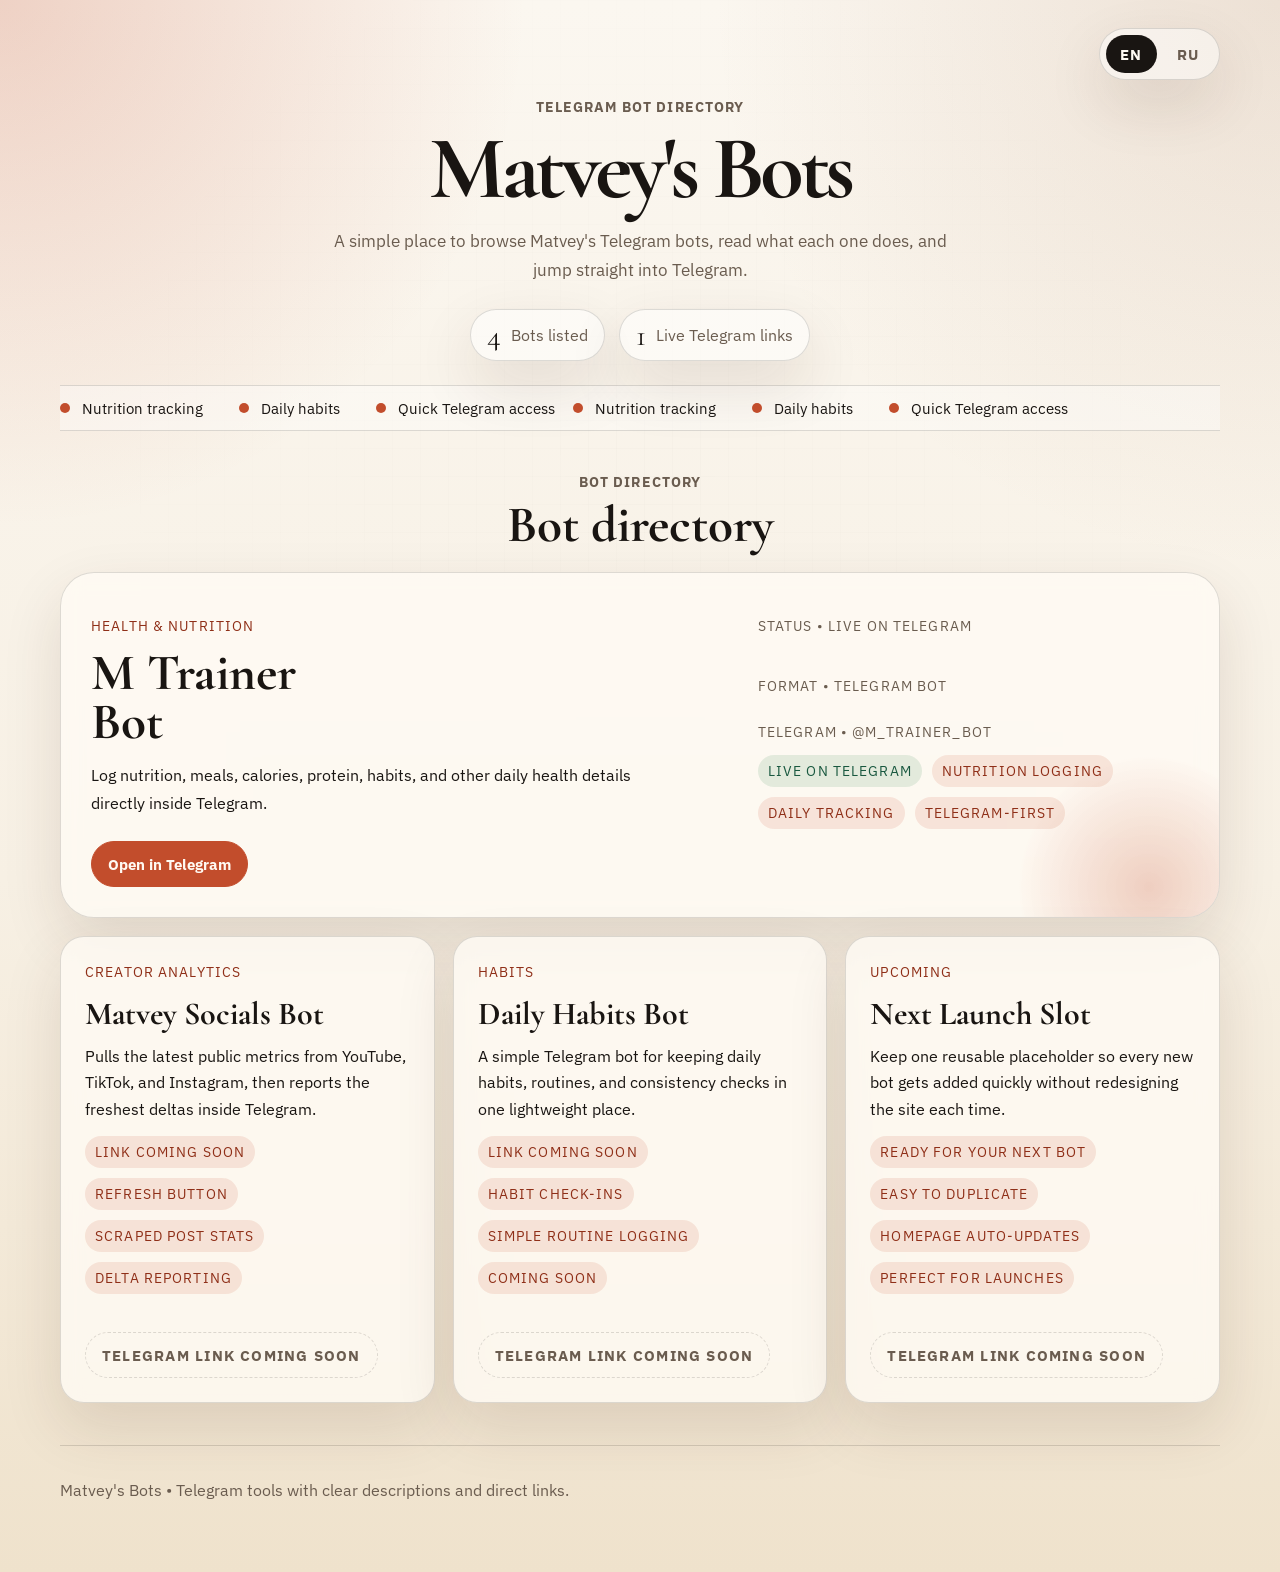
==== commit ebef18f6: "Add English and Russian language toggle" ====
--- a/index.html
+++ b/index.html
@@ -11,46 +11,43 @@
     <link rel="preconnect" href="https://fonts.googleapis.com" />
     <link rel="preconnect" href="https://fonts.gstatic.com" crossorigin />
     <link
-      href="https://fonts.googleapis.com/css2?family=Newsreader:opsz,wght@6..72,400;6..72,600;6..72,700&family=Space+Grotesk:wght@400;500;700&display=swap"
+      href="https://fonts.googleapis.com/css2?family=Cormorant+Garamond:wght@500;600;700&family=IBM+Plex+Sans:wght@400;500;700&display=swap"
       rel="stylesheet"
     />
+    <link rel="icon" type="image/svg+xml" href="./favicon.svg" />
     <link rel="stylesheet" href="./styles.css" />
   </head>
-  <body>
+  <body data-page="home">
     <div class="page-shell">
       <header class="site-header">
+        <div class="top-controls">
+          <div class="lang-toggle" id="lang-toggle" role="group" aria-label="Language toggle">
+            <button type="button" class="lang-button" data-lang="en" aria-pressed="true">EN</button>
+            <button type="button" class="lang-button" data-lang="ru" aria-pressed="false">RU</button>
+          </div>
+        </div>
+
         <div class="brand-lockup">
-          <p class="eyebrow">Telegram Bot Directory</p>
-          <h1 class="site-title">Matvey's Bots</h1>
-          <p class="site-copy">
+          <p class="eyebrow" id="eyebrow-text">Telegram Bot Directory</p>
+          <h1 class="site-title" id="site-title">Matvey's Bots</h1>
+          <p class="site-copy" id="site-copy">
             A simple place to browse Matvey's Telegram bots, read what each one does, and
             jump straight into Telegram.
           </p>
-          <div class="stat-row" aria-label="Site stats">
+          <div class="stat-row" id="stat-row" aria-label="Site stats">
             <div class="stat-pill">
               <span class="stat-value" id="bot-count">0</span>
-              <span class="stat-label">Bots listed</span>
+              <span class="stat-label" id="bot-count-label">Bots listed</span>
             </div>
             <div class="stat-pill">
               <span class="stat-value" id="live-count">0</span>
-              <span class="stat-label">Live Telegram links</span>
+              <span class="stat-label" id="live-count-label">Live Telegram links</span>
             </div>
           </div>
         </div>
 
-        <div class="ticker" aria-label="What you can find here">
-          <div class="ticker-track">
-            <div class="ticker-group">
-              <span>Nutrition tracking</span>
-              <span>Daily habits</span>
-              <span>Quick Telegram access</span>
-            </div>
-            <div class="ticker-group" aria-hidden="true">
-              <span>Nutrition tracking</span>
-              <span>Daily habits</span>
-              <span>Quick Telegram access</span>
-            </div>
-          </div>
+        <div class="ticker" id="ticker" aria-label="What you can find here">
+          <div class="ticker-track" id="ticker-track"></div>
         </div>
       </header>
 
@@ -58,8 +55,8 @@
         <section class="directory-section" id="directory">
           <div class="directory-header directory-header-centered">
             <div>
-              <p class="section-tag">Bot directory</p>
-              <h2>Bot directory</h2>
+              <p class="section-tag" id="directory-eyebrow">Bot directory</p>
+              <h2 id="directory-title">Bot directory</h2>
             </div>
           </div>
           <div class="featured-card" id="featured-card"></div>
@@ -68,7 +65,7 @@
       </main>
 
       <footer class="site-footer">
-        <p>Matvey's Bots • Telegram tools with clear descriptions and direct links.</p>
+        <p id="footer-copy">Matvey's Bots • Telegram tools with clear descriptions and direct links.</p>
       </footer>
     </div>
 
--- a/styles.css
+++ b/styles.css
@@ -22,7 +22,7 @@
   margin: 0;
   min-height: 100vh;
   color: var(--ink);
-  font-family: "Space Grotesk", sans-serif;
+  font-family: "IBM Plex Sans", sans-serif;
   background:
     radial-gradient(circle at top left, rgba(194, 77, 44, 0.22), transparent 26%),
     radial-gradient(circle at top right, rgba(163, 109, 71, 0.16), transparent 28%),
@@ -60,7 +60,23 @@
   margin-bottom: 28px;
 }
 
-.button,
+.top-controls {
+  display: flex;
+  justify-content: flex-end;
+  margin-bottom: 18px;
+}
+
+.lang-toggle {
+  display: inline-flex;
+  gap: 6px;
+  padding: 6px;
+  border: 1px solid var(--line);
+  border-radius: 999px;
+  background: rgba(255, 255, 255, 0.45);
+  box-shadow: var(--shadow);
+}
+
+.lang-button,
 .card-link,
 .repo-link {
   transition:
@@ -70,35 +86,60 @@
     border-color 180ms ease;
 }
 
+.lang-button {
+  min-height: 38px;
+  padding: 0 14px;
+  border: 0;
+  border-radius: 999px;
+  background: transparent;
+  color: var(--muted);
+  font: inherit;
+  font-size: 0.92rem;
+  font-weight: 700;
+  letter-spacing: 0.08em;
+  text-transform: uppercase;
+  cursor: pointer;
+}
+
+.lang-button.is-active {
+  color: #fffaf3;
+  background: var(--ink);
+}
+
 .eyebrow,
 .section-tag,
-.directory-copy,
-.briefing-label,
-.briefing-note,
+.site-copy,
+.stat-label,
 .site-footer p,
 .meta-row,
-.telegram-handle,
-.site-copy,
-.stat-label {
+.telegram-handle {
   color: var(--muted);
+}
+
+.eyebrow,
+.section-tag,
+.kicker,
+.meta-row,
+.detail-pill,
+.empty-state,
+.telegram-handle {
+  font-size: 0.88rem;
+  letter-spacing: 0.08em;
+  text-transform: uppercase;
 }
 
 .eyebrow,
 .section-tag {
   margin: 0 0 10px;
-  font-size: 0.82rem;
   font-weight: 700;
-  letter-spacing: 0.18em;
-  text-transform: uppercase;
 }
 
 .site-title,
 .featured-card h3,
 .bot-card h3,
-.directory-header h2,
-.step-card h3 {
+.directory-header h2 {
   margin: 0;
-  font-family: "Newsreader", serif;
+  font-family: "Cormorant Garamond", serif;
   line-height: 0.95;
 }
 
@@ -110,12 +151,12 @@
 }
 
 .site-title {
-  font-size: clamp(2.9rem, 7vw, 5.6rem);
+  font-size: clamp(3.2rem, 7vw, 5.8rem);
   letter-spacing: -0.05em;
 }
 
 .site-copy {
-  max-width: 38rem;
+  max-width: 39rem;
   margin: 16px 0 0;
   font-size: 1.04rem;
   line-height: 1.75;
@@ -138,18 +179,12 @@
   border: 1px solid var(--line);
   border-radius: 999px;
   background: rgba(255, 255, 255, 0.52);
+  box-shadow: var(--shadow);
 }
 
 .stat-value {
-  font-family: "Newsreader", serif;
-  font-size: 1.8rem;
-}
-
-.header-link:hover,
-.button:hover,
-.card-link:hover,
-.repo-link:hover {
-  transform: translateY(-2px);
+  font-family: "Cormorant Garamond", serif;
+  font-size: 1.9rem;
 }
 
 .ticker {
@@ -192,89 +227,27 @@
   transform: translateY(-50%);
 }
 
+.directory-section {
+  margin-top: 42px;
+}
+
+.directory-header {
+  display: flex;
+  justify-content: center;
+  margin-bottom: 22px;
+  text-align: center;
+}
+
+.directory-header h2 {
+  font-size: clamp(2.2rem, 4vw, 3.3rem);
+}
+
 .featured-card,
-.bot-card,
-.step-card,
-.stat-pill {
-  box-shadow: var(--shadow);
-}
-
-.featured-card,
-.bot-card,
-.step-card {
+.bot-card {
   border: 1px solid var(--line);
   background: var(--card);
   backdrop-filter: blur(10px);
-}
-
-.hero-actions,
-.card-actions,
-.section-actions {
-  display: flex;
-  flex-wrap: wrap;
-  gap: 12px;
-  margin-top: 24px;
-}
-
-.button,
-.card-link,
-.repo-link {
-  display: inline-flex;
-  align-items: center;
-  justify-content: center;
-  min-height: 46px;
-  padding: 0 16px;
-  border-radius: 999px;
-  font-size: 0.96rem;
-  font-weight: 700;
-  text-decoration: none;
-}
-
-.button-primary,
-.card-link {
-  color: #fffaf3;
-  background: var(--accent);
-  border: 1px solid var(--accent);
-}
-
-.button-primary:hover,
-.card-link:hover {
-  background: var(--accent-dark);
-  border-color: var(--accent-dark);
-}
-
-.button-secondary,
-.repo-link {
-  color: var(--ink);
-  background: transparent;
-  border: 1px solid var(--ink);
-}
-
-.directory-section {
-  margin-top: 42px;
-}
-
-.directory-header {
-  display: flex;
-  align-items: end;
-  justify-content: space-between;
-  gap: 16px;
-  margin-bottom: 18px;
-.directory-header h2 {
-  font-size: clamp(2rem, 4vw, 3.2rem);
-}
-
-.directory-copy {
-  max-width: 34ch;
-  margin: 0;
-  text-align: right;
-  line-height: 1.6;
-}
-
-.directory-header-centered {
-  justify-content: center;
-  margin-bottom: 22px;
-  text-align: center;
+  box-shadow: var(--shadow);
 }
 
 .featured-card {
@@ -301,22 +274,178 @@
 
 .featured-card h3 {
   max-width: 11ch;
-  font-size: clamp(2rem, 4vw, 3.6rem);
-}
-
-.kicker,
-.meta-row,
-.detail-pill,
-.empty-state,
-.telegram-handle {
-  font-size: 0.88rem;
-  letter-spacing: 0.06em;
-  text-transform: uppercase;
+  font-size: clamp(2.3rem, 4vw, 3.8rem);
+}
+
+.summary {
+  margin: 16px 0 0;
+  max-width: 58ch;
+  line-height: 1.72;
+}
+
+.featured-side {
+  display: grid;
+  align-content: start;
+  gap: 14px;
 }
 
 .kicker,
 .detail-pill {
   color: var(--accent-dark);
+}
+
+.detail-pills {
+  display: flex;
+  flex-wrap: wrap;
+  gap: 10px;
+}
+
+.detail-pill {
+  display: inline-flex;
+  align-items: center;
+  min-height: 32px;
+  padding: 0 10px;
+  border-radius: 999px;
+  background: rgba(194, 77, 44, 0.12);
+}
+
+.status-ready {
+  color: #19583f;
+  background: rgba(68, 139, 96, 0.14);
+}
+
+.status-soon {
+  color: #8f2f18;
+  background: rgba(194, 77, 44, 0.12);
+}
+
+.bot-grid {
+  display: grid;
+  grid-template-columns: repeat(3, minmax(0, 1fr));
+  gap: 18px;
+}
+
+.bot-card {
+  display: grid;
+  gap: 14px;
+  padding: 24px;
+  border-radius: 24px;
+}
+
+.bot-card h3 {
+  font-size: 2rem;
+}
+
+.bot-card p {
+  margin: 0;
+  line-height: 1.65;
+}
+
+.card-actions {
+  display: flex;
+  flex-wrap: wrap;
+  gap: 12px;
+  margin-top: 24px;
+}
+
+.card-link,
+.repo-link,
+.empty-state {
+  display: inline-flex;
+  align-items: center;
+  justify-content: center;
+  min-height: 46px;
+  padding: 0 16px;
+  border-radius: 999px;
+  font-size: 0.96rem;
+  font-weight: 700;
+  text-decoration: none;
+}
+
+.card-link {
+  color: #fffaf3;
+  background: var(--accent);
+  border: 1px solid var(--accent);
+}
+
+.repo-link {
+  color: var(--ink);
+  background: transparent;
+  border: 1px solid var(--ink);
+}
+
+.empty-state {
+  color: var(--muted);
+  border: 1px dashed var(--line);
+}
+
+.lang-button:hover,
+.card-link:hover,
+.repo-link:hover {
+  transform: translateY(-2px);
+}
+
+.card-link:hover {
+  background: var(--accent-dark);
+  border-color: var(--accent-dark);
+}
+
+.site-footer {
+  margin-top: 42px;
+  padding-top: 18px;
+  border-top: 1px solid var(--line);
+}
+
+@keyframes ticker-scroll {
+  from {
+    transform: translateX(0);
+  }
+
+  to {
+    transform: translateX(-50%);
+  }
+}
+
+@media (max-width: 980px) {
+  .featured-card,
+  .bot-grid {
+    grid-template-columns: 1fr;
+  }
+
+  .featured-card h3,
+  .site-title {
+    max-width: none;
+  }
+}
+
+@media (max-width: 640px) {
+  .page-shell {
+    width: min(100% - 20px, 1160px);
+    padding-top: 20px;
+  }
+
+  .top-controls {
+    margin-bottom: 14px;
+  }
+
+  .lang-toggle,
+  .stat-pill,
+  .card-link,
+  .repo-link,
+  .empty-state {
+    width: 100%;
+  }
+
+  .lang-toggle,
+  .stat-row,
+  .card-actions {
+    flex-direction: column;
+  }
+
+  .featured-card,
+  .bot-card {
+    padding: 22px;
+  }
 }
 
 .summary {
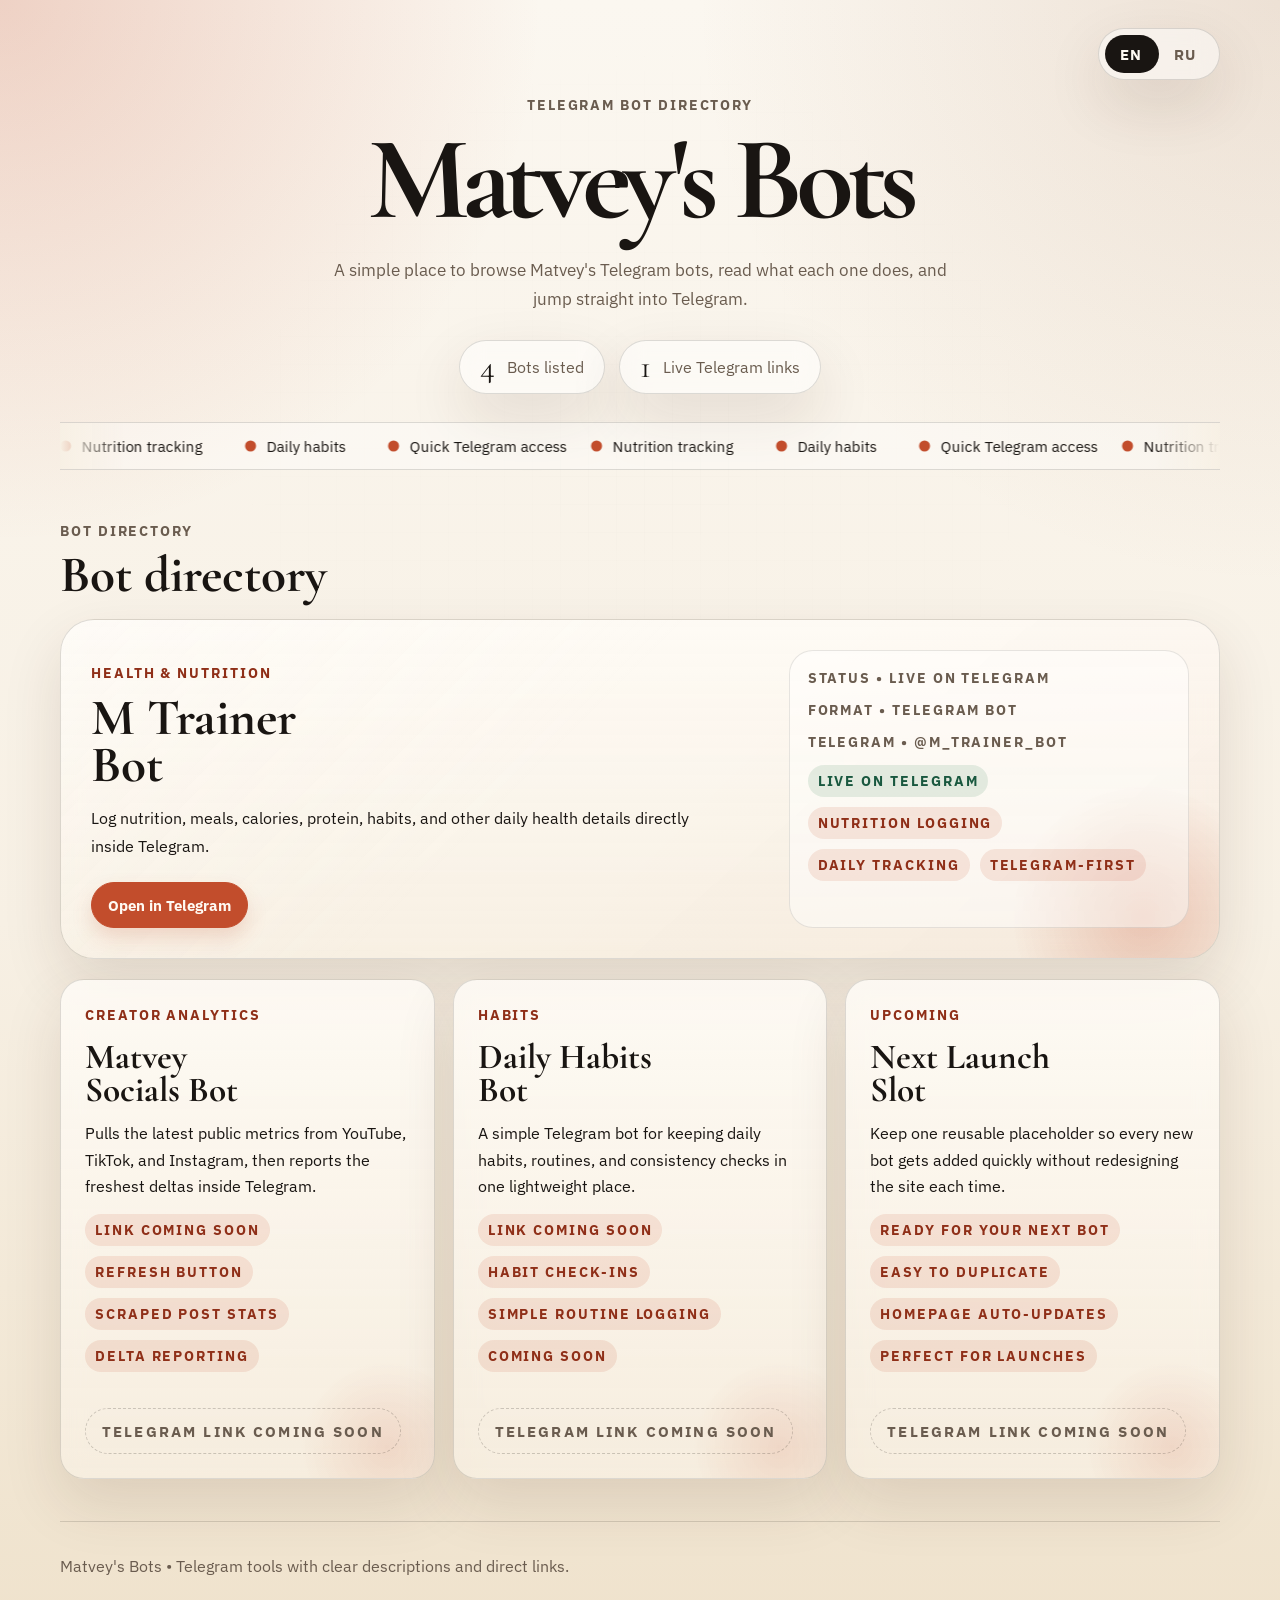
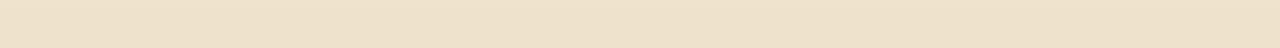
==== commit b67ff24b: "Make language toggle fully clickable" ====
--- a/index.html
+++ b/index.html
@@ -21,10 +21,10 @@
     <div class="page-shell">
       <header class="site-header">
         <div class="top-controls">
-          <div class="lang-toggle" id="lang-toggle" role="group" aria-label="Language toggle">
-            <button type="button" class="lang-button" data-lang="en" aria-pressed="true">EN</button>
-            <button type="button" class="lang-button" data-lang="ru" aria-pressed="false">RU</button>
-          </div>
+          <button type="button" class="lang-toggle" id="lang-toggle" aria-label="Language toggle">
+            <span class="lang-option" data-lang-label="en">EN</span>
+            <span class="lang-option" data-lang-label="ru">RU</span>
+          </button>
         </div>
 
         <div class="brand-lockup">
--- a/styles.css
+++ b/styles.css
@@ -1,12 +1,13 @@
 :root {
   --paper: #f7f0e4;
   --paper-strong: #f2e4cf;
+  --paper-soft: rgba(255, 251, 245, 0.78);
   --ink: #191512;
   --muted: #6a5c4f;
   --accent: #c24d2c;
   --accent-dark: #8f2f18;
   --line: rgba(25, 21, 18, 0.14);
-  --card: rgba(255, 251, 245, 0.78);
+  --line-strong: rgba(25, 21, 18, 0.2);
   --shadow: 0 24px 60px rgba(68, 36, 15, 0.12);
 }
 
@@ -34,10 +35,10 @@
   inset: 0;
   pointer-events: none;
   content: "";
-  opacity: 0.25;
+  opacity: 0.22;
   background-image:
-    linear-gradient(rgba(25, 21, 18, 0.05) 1px, transparent 1px),
-    linear-gradient(90deg, rgba(25, 21, 18, 0.05) 1px, transparent 1px);
+    linear-gradient(rgba(25, 21, 18, 0.04) 1px, transparent 1px),
+    linear-gradient(90deg, rgba(25, 21, 18, 0.04) 1px, transparent 1px);
   background-size: 28px 28px;
   mask-image: radial-gradient(circle at center, black, transparent 88%);
 }
@@ -57,62 +58,92 @@
 }
 
 .site-header {
-  margin-bottom: 28px;
+  margin-bottom: 32px;
 }
 
 .top-controls {
   display: flex;
   justify-content: flex-end;
-  margin-bottom: 18px;
-}
-
-.lang-toggle {
-  display: inline-flex;
-  gap: 6px;
-  padding: 6px;
-  border: 1px solid var(--line);
-  border-radius: 999px;
-  background: rgba(255, 255, 255, 0.45);
-  box-shadow: var(--shadow);
-}
-
-.lang-button,
+  margin-bottom: 16px;
+}
+
+.lang-toggle,
 .card-link,
 .repo-link {
   transition:
     transform 180ms ease,
     background-color 180ms ease,
     color 180ms ease,
-    border-color 180ms ease;
-}
-
-.lang-button {
+    border-color 180ms ease,
+    box-shadow 180ms ease;
+}
+
+.lang-toggle {
+  position: relative;
+  isolation: isolate;
+  display: grid;
+  grid-template-columns: repeat(2, minmax(0, 1fr));
+  align-items: center;
+  min-width: 122px;
+  min-height: 50px;
+  padding: 6px;
+  border: 1px solid var(--line);
+  border-radius: 999px;
+  background: rgba(255, 255, 255, 0.46);
+  backdrop-filter: blur(12px);
+  box-shadow: var(--shadow);
+  font: inherit;
+  cursor: pointer;
+}
+
+.lang-toggle::before {
+  position: absolute;
+  inset: 6px auto 6px 6px;
+  width: calc((100% - 12px) / 2);
+  content: "";
+  border-radius: 999px;
+  background: var(--ink);
+  transition: transform 180ms ease;
+  z-index: 0;
+}
+
+.lang-toggle[data-language="ru"]::before {
+  transform: translateX(100%);
+}
+
+.lang-option {
+  position: relative;
+  z-index: 1;
+  display: inline-flex;
+  align-items: center;
+  justify-content: center;
   min-height: 38px;
   padding: 0 14px;
-  border: 0;
-  border-radius: 999px;
-  background: transparent;
   color: var(--muted);
-  font: inherit;
   font-size: 0.92rem;
   font-weight: 700;
   letter-spacing: 0.08em;
   text-transform: uppercase;
-  cursor: pointer;
-}
-
-.lang-button.is-active {
+  transition: color 180ms ease;
+}
+
+.lang-toggle[data-language="en"] .lang-option[data-lang-label="en"],
+.lang-toggle[data-language="ru"] .lang-option[data-lang-label="ru"] {
   color: #fffaf3;
-  background: var(--ink);
+}
+
+.lang-toggle[data-language="en"] .lang-option[data-lang-label="ru"],
+.lang-toggle[data-language="ru"] .lang-option[data-lang-label="en"] {
+  color: var(--muted);
 }
 
 .eyebrow,
 .section-tag,
 .site-copy,
-.stat-label,
 .site-footer p,
 .meta-row,
-.telegram-handle {
+.telegram-handle,
+.stat-label {
   color: var(--muted);
 }
 
@@ -123,43 +154,44 @@
 .detail-pill,
 .empty-state,
 .telegram-handle {
-  font-size: 0.88rem;
-  letter-spacing: 0.08em;
+  font-size: 0.86rem;
+  font-weight: 700;
+  letter-spacing: 0.14em;
   text-transform: uppercase;
 }
 
 .eyebrow,
 .section-tag {
-  margin: 0 0 10px;
-  font-weight: 700;
+  margin: 0 0 12px;
 }
 
 .site-title,
+.directory-header h2,
 .featured-card h3,
-.bot-card h3,
-.directory-header h2 {
+.bot-card h3 {
   margin: 0;
   font-family: "Cormorant Garamond", serif;
-  line-height: 0.95;
+  line-height: 0.92;
 }
 
 .brand-lockup {
   display: grid;
   justify-items: center;
-  margin: 0 auto 24px;
+  margin: 0 auto 28px;
   text-align: center;
 }
 
 .site-title {
-  font-size: clamp(3.2rem, 7vw, 5.8rem);
-  letter-spacing: -0.05em;
+  max-width: 12ch;
+  font-size: clamp(3.8rem, 10vw, 7.4rem);
+  letter-spacing: -0.06em;
 }
 
 .site-copy {
   max-width: 39rem;
-  margin: 16px 0 0;
-  font-size: 1.04rem;
-  line-height: 1.75;
+  margin: 20px 0 0;
+  font-size: 1.08rem;
+  line-height: 1.7;
 }
 
 .stat-row {
@@ -167,46 +199,70 @@
   flex-wrap: wrap;
   justify-content: center;
   gap: 14px;
-  margin-top: 24px;
+  margin-top: 26px;
 }
 
 .stat-pill {
   display: inline-flex;
   align-items: center;
-  gap: 10px;
-  min-height: 52px;
-  padding: 0 16px;
+  gap: 12px;
+  min-height: 54px;
+  padding: 0 20px;
   border: 1px solid var(--line);
   border-radius: 999px;
-  background: rgba(255, 255, 255, 0.52);
+  background: rgba(255, 255, 255, 0.5);
+  backdrop-filter: blur(12px);
   box-shadow: var(--shadow);
 }
 
 .stat-value {
   font-family: "Cormorant Garamond", serif;
-  font-size: 1.9rem;
+  font-size: 2.05rem;
+  line-height: 1;
 }
 
 .ticker {
+  position: relative;
   overflow: hidden;
-  margin-top: 18px;
   border-top: 1px solid var(--line);
   border-bottom: 1px solid var(--line);
-  background: rgba(255, 255, 255, 0.36);
+  background: rgba(255, 255, 255, 0.38);
+}
+
+.ticker::before,
+.ticker::after {
+  position: absolute;
+  top: 0;
+  bottom: 0;
+  width: 64px;
+  content: "";
+  pointer-events: none;
+  z-index: 1;
+}
+
+.ticker::before {
+  left: 0;
+  background: linear-gradient(90deg, var(--paper) 0%, rgba(247, 240, 228, 0) 100%);
+}
+
+.ticker::after {
+  right: 0;
+  background: linear-gradient(270deg, var(--paper) 0%, rgba(247, 240, 228, 0) 100%);
 }
 
 .ticker-track {
   display: flex;
   width: max-content;
   white-space: nowrap;
+  will-change: transform;
   animation: ticker-scroll 22s linear infinite;
 }
 
 .ticker-group {
   display: flex;
   flex-shrink: 0;
-  gap: 36px;
-  padding: 12px 18px 12px 0;
+  gap: 42px;
+  padding: 13px 24px 13px 0;
 }
 
 .ticker-track span {
@@ -219,8 +275,8 @@
   position: absolute;
   left: 0;
   top: 50%;
-  width: 10px;
-  height: 10px;
+  width: 11px;
+  height: 11px;
   content: "";
   border-radius: 999px;
   background: var(--accent);
@@ -228,25 +284,25 @@
 }
 
 .directory-section {
-  margin-top: 42px;
+  margin-top: 52px;
 }
 
 .directory-header {
   display: flex;
-  justify-content: center;
-  margin-bottom: 22px;
-  text-align: center;
+  justify-content: flex-start;
+  margin-bottom: 20px;
+  text-align: left;
 }
 
 .directory-header h2 {
-  font-size: clamp(2.2rem, 4vw, 3.3rem);
+  font-size: clamp(2.25rem, 4vw, 3.45rem);
 }
 
 .featured-card,
 .bot-card {
   border: 1px solid var(--line);
-  background: var(--card);
-  backdrop-filter: blur(10px);
+  background: linear-gradient(180deg, rgba(255, 252, 247, 0.82), rgba(248, 240, 227, 0.72));
+  backdrop-filter: blur(12px);
   box-shadow: var(--shadow);
 }
 
@@ -254,32 +310,45 @@
   position: relative;
   overflow: hidden;
   display: grid;
-  grid-template-columns: minmax(0, 1.2fr) minmax(240px, 0.8fr);
-  gap: 20px;
+  grid-template-columns: minmax(0, 1.35fr) minmax(260px, 0.8fr);
+  gap: 22px;
   padding: 30px;
   border-radius: 34px;
-  margin-bottom: 18px;
+  margin-bottom: 20px;
+}
+
+.featured-card > * {
+  position: relative;
+  z-index: 1;
+}
+
+.featured-card::before {
+  position: absolute;
+  inset: auto -54px -88px auto;
+  width: 260px;
+  height: 260px;
+  content: "";
+  border-radius: 50%;
+  background: radial-gradient(circle, rgba(194, 77, 44, 0.25), transparent 72%);
 }
 
 .featured-card::after {
   position: absolute;
-  right: -60px;
-  bottom: -100px;
-  width: 260px;
-  height: 260px;
-  content: "";
-  border-radius: 50%;
-  background: radial-gradient(circle, rgba(194, 77, 44, 0.25), transparent 72%);
+  inset: 0;
+  content: "";
+  background:
+    linear-gradient(135deg, rgba(255, 255, 255, 0.18), transparent 42%),
+    linear-gradient(315deg, rgba(194, 77, 44, 0.04), transparent 48%);
 }
 
 .featured-card h3 {
   max-width: 11ch;
-  font-size: clamp(2.3rem, 4vw, 3.8rem);
+  font-size: clamp(2.3rem, 4vw, 3.9rem);
 }
 
 .summary {
   margin: 16px 0 0;
-  max-width: 58ch;
+  max-width: 60ch;
   line-height: 1.72;
 }
 
@@ -287,11 +356,20 @@
   display: grid;
   align-content: start;
   gap: 14px;
+  padding: 18px;
+  border: 1px solid rgba(25, 21, 18, 0.1);
+  border-radius: 24px;
+  background: rgba(255, 255, 255, 0.46);
 }
 
 .kicker,
 .detail-pill {
   color: var(--accent-dark);
+}
+
+.meta-row,
+.telegram-handle {
+  margin: 0;
 }
 
 .detail-pills {
@@ -326,26 +404,47 @@
 }
 
 .bot-card {
+  position: relative;
+  overflow: hidden;
   display: grid;
   gap: 14px;
+  align-content: start;
+  min-height: 100%;
   padding: 24px;
   border-radius: 24px;
 }
 
+.bot-card::before {
+  position: absolute;
+  inset: auto -38px -54px auto;
+  width: 170px;
+  height: 170px;
+  content: "";
+  border-radius: 50%;
+  background: radial-gradient(circle, rgba(194, 77, 44, 0.14), transparent 72%);
+  pointer-events: none;
+}
+
+.bot-card > * {
+  position: relative;
+  z-index: 1;
+}
+
 .bot-card h3 {
-  font-size: 2rem;
+  max-width: 12ch;
+  font-size: 2.2rem;
 }
 
 .bot-card p {
   margin: 0;
-  line-height: 1.65;
+  line-height: 1.66;
 }
 
 .card-actions {
   display: flex;
   flex-wrap: wrap;
   gap: 12px;
-  margin-top: 24px;
+  margin-top: 22px;
 }
 
 .card-link,
@@ -366,23 +465,29 @@
   color: #fffaf3;
   background: var(--accent);
   border: 1px solid var(--accent);
+  box-shadow: 0 10px 20px rgba(194, 77, 44, 0.18);
 }
 
 .repo-link {
   color: var(--ink);
+  border: 1px solid var(--line-strong);
   background: transparent;
-  border: 1px solid var(--ink);
 }
 
 .empty-state {
   color: var(--muted);
-  border: 1px dashed var(--line);
-}
-
-.lang-button:hover,
+  border: 1px dashed var(--line-strong);
+}
+
+.lang-toggle:hover,
 .card-link:hover,
 .repo-link:hover {
   transform: translateY(-2px);
+}
+
+.lang-toggle:focus-visible {
+  outline: 2px solid rgba(194, 77, 44, 0.7);
+  outline-offset: 4px;
 }
 
 .card-link:hover {
@@ -402,7 +507,7 @@
   }
 
   to {
-    transform: translateX(-50%);
+    transform: translateX(-33.333%);
   }
 }
 
@@ -436,7 +541,6 @@
     width: 100%;
   }
 
-  .lang-toggle,
   .stat-row,
   .card-actions {
     flex-direction: column;
@@ -446,170 +550,8 @@
   .bot-card {
     padding: 22px;
   }
-}
-
-.summary {
-  margin: 16px 0 0;
-  max-width: 58ch;
-  line-height: 1.72;
-}
-
-.featured-side {
-  display: grid;
-  align-content: start;
-  gap: 14px;
-}
-
-.detail-pills {
-  display: flex;
-  flex-wrap: wrap;
-  gap: 10px;
-}
-
-.detail-pill {
-  display: inline-flex;
-  align-items: center;
-  min-height: 32px;
-  padding: 0 10px;
-  border-radius: 999px;
-  background: rgba(194, 77, 44, 0.12);
-}
-
-.telegram-handle {
-  margin: 0;
-}
-
-.bot-grid,
-.steps-grid {
-  display: grid;
-  grid-template-columns: repeat(3, minmax(0, 1fr));
-  gap: 18px;
-}
-
-.bot-card,
-.step-card {
-  padding: 24px;
-  border-radius: 24px;
-}
-
-.bot-card {
-  display: grid;
-  gap: 14px;
-}
-
-.bot-card h3 {
-  font-size: 2rem;
-}
-
-.bot-card p {
-  margin: 0;
-  line-height: 1.65;
-}
-
-.step-number {
-  display: inline-flex;
-  align-items: center;
-  justify-content: center;
-  width: 54px;
-  height: 54px;
-  border-radius: 16px;
-  font-family: "Newsreader", serif;
-  font-size: 1.8rem;
-  color: var(--accent-dark);
-  background: rgba(194, 77, 44, 0.12);
-}
-
-.step-card h3 {
-  margin-top: 18px;
-  font-size: 1.8rem;
-}
-
-.step-card p {
-  margin-bottom: 0;
-  line-height: 1.65;
-}
-
-.status-ready {
-  color: #19583f;
-  background: rgba(68, 139, 96, 0.14);
-}
-
-.status-soon {
-  color: #8f2f18;
-  background: rgba(194, 77, 44, 0.12);
-}
-
-.empty-state {
-  display: inline-flex;
-  align-items: center;
-  justify-content: center;
-  min-height: 46px;
-  padding: 0 16px;
-  color: var(--muted);
-  border: 1px dashed var(--line);
-  border-radius: 999px;
-}
-
-.site-footer {
-  margin-top: 42px;
-  padding-top: 18px;
-  border-top: 1px solid var(--line);
-}
-
-@keyframes ticker-scroll {
-  from {
-    transform: translateX(0);
-  }
-  to {
-    transform: translateX(-50%);
-  }
-}
-
-@media (max-width: 980px) {
-  .featured-card,
-  .bot-grid,
-  .steps-grid {
-    grid-template-columns: 1fr;
-  }
-
-  .directory-header {
-    align-items: start;
-    flex-direction: column;
-  }
-
-  .directory-copy {
-    text-align: left;
-  }
-
-  .featured-card h3,
-  .site-title {
-    max-width: none;
-  }
-}
-
-@media (max-width: 640px) {
-  .page-shell {
-    width: min(100% - 20px, 1160px);
-    padding-top: 20px;
-  }
-
-  .featured-card,
-  .bot-card,
-  .step-card {
-    padding: 22px;
-  }
-
-  .card-actions,
-  .section-actions,
-  .stat-row {
-    flex-direction: column;
-  }
-
-  .button,
-  .card-link,
-  .repo-link,
-  .empty-state,
-  .stat-pill {
-    width: 100%;
-  }
-}
+
+  .ticker-group {
+    gap: 28px;
+  }
+}
